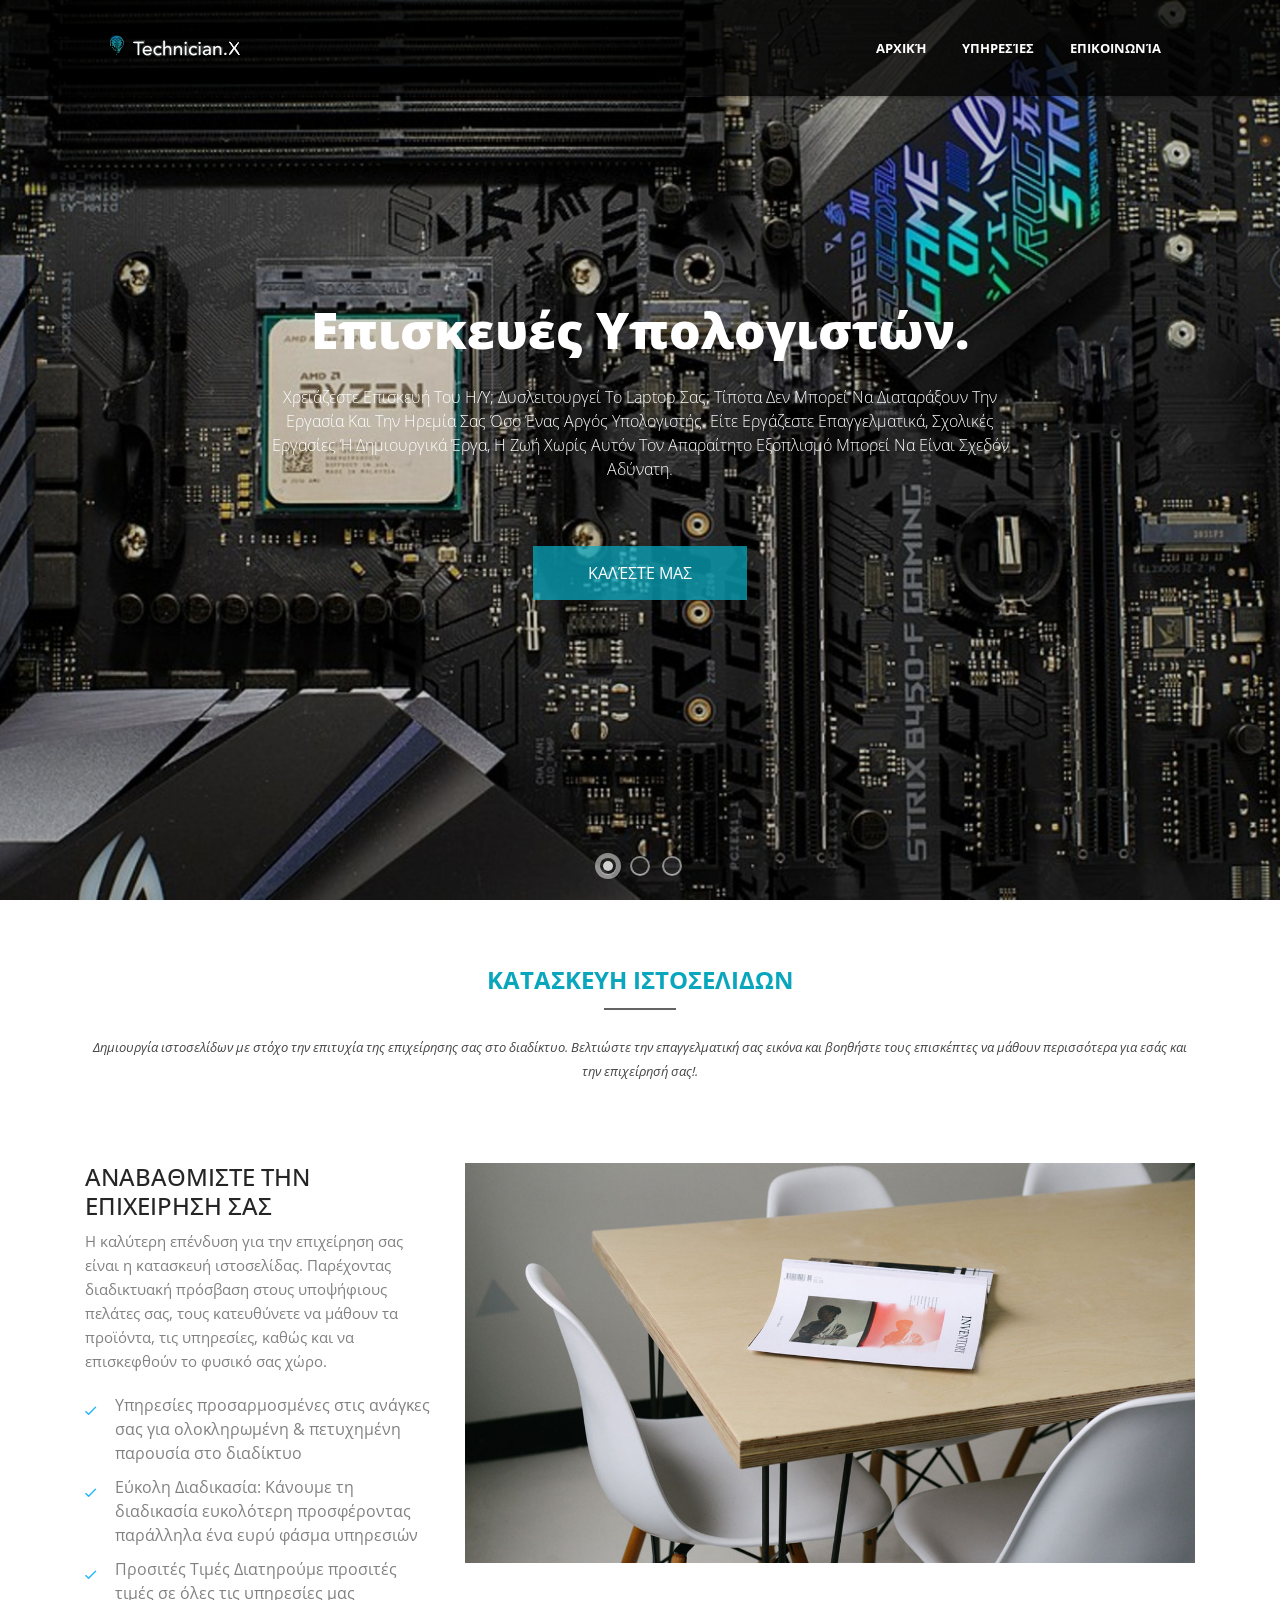
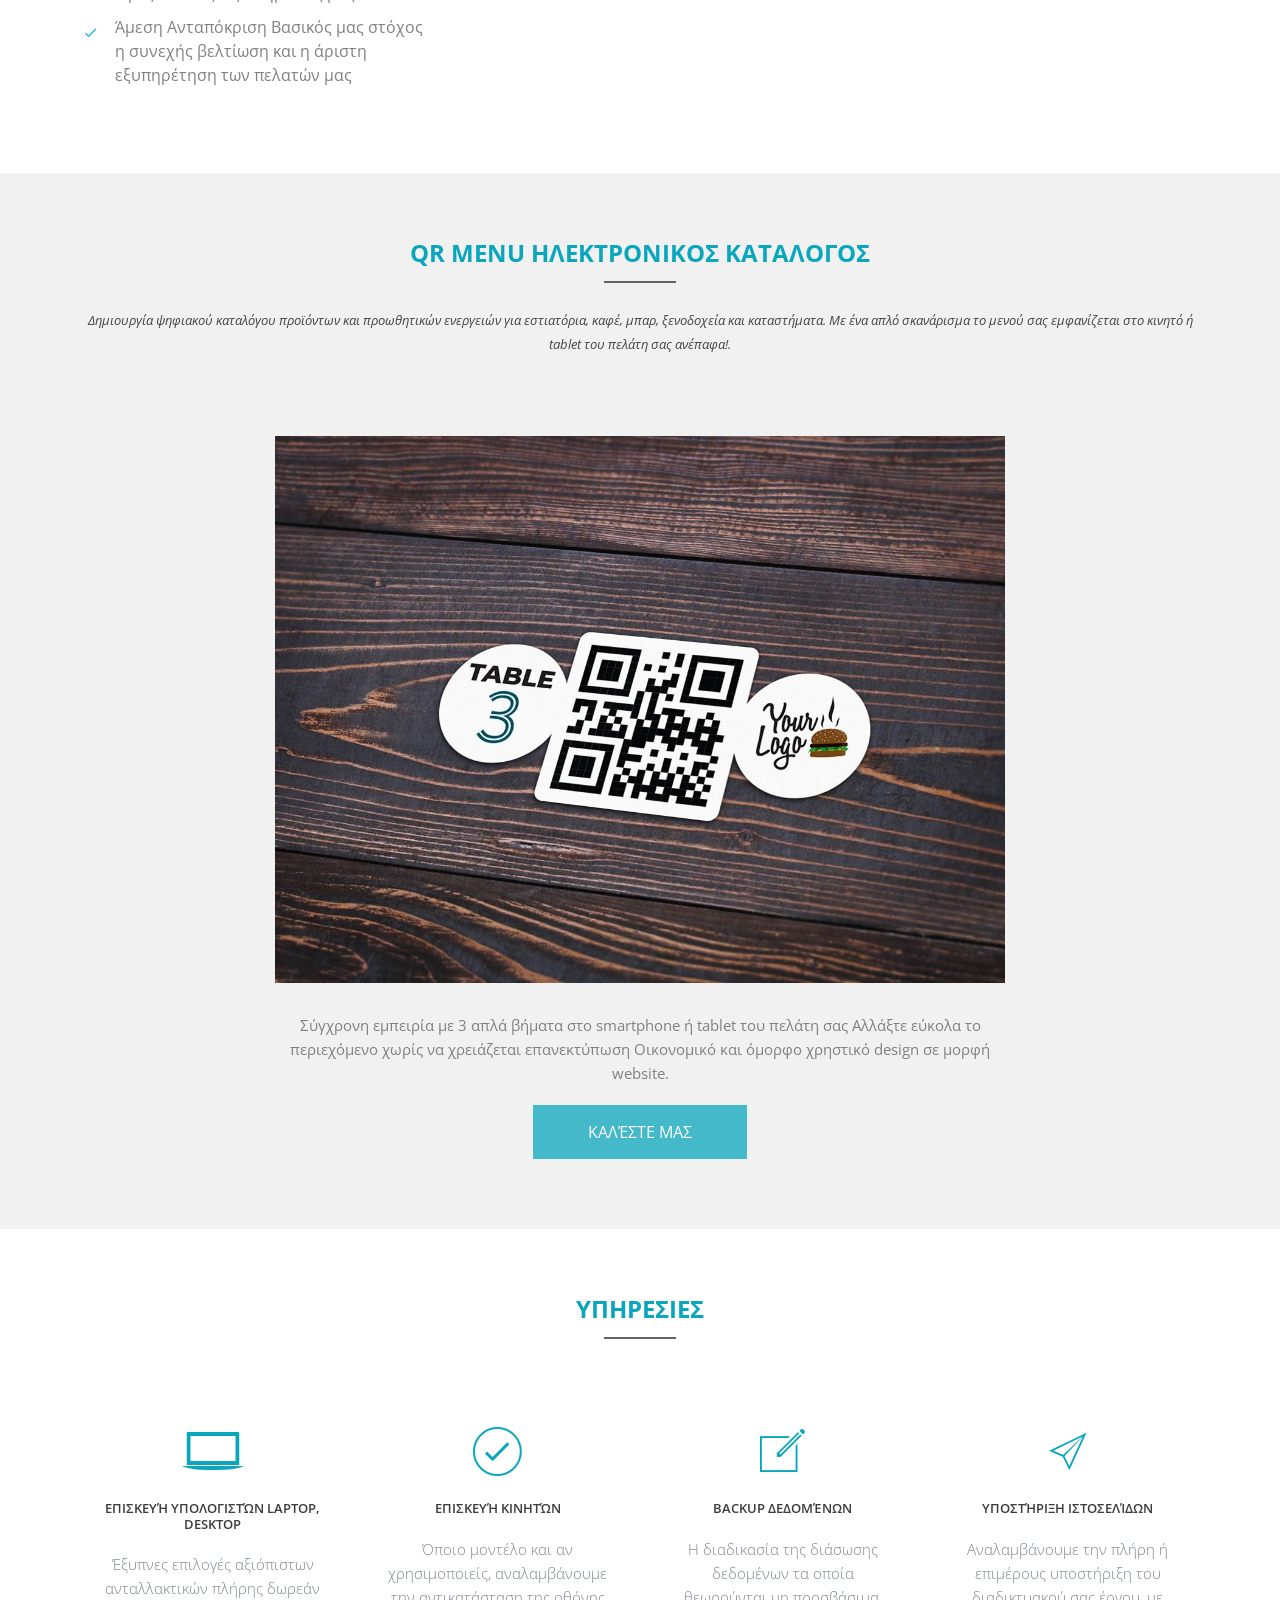
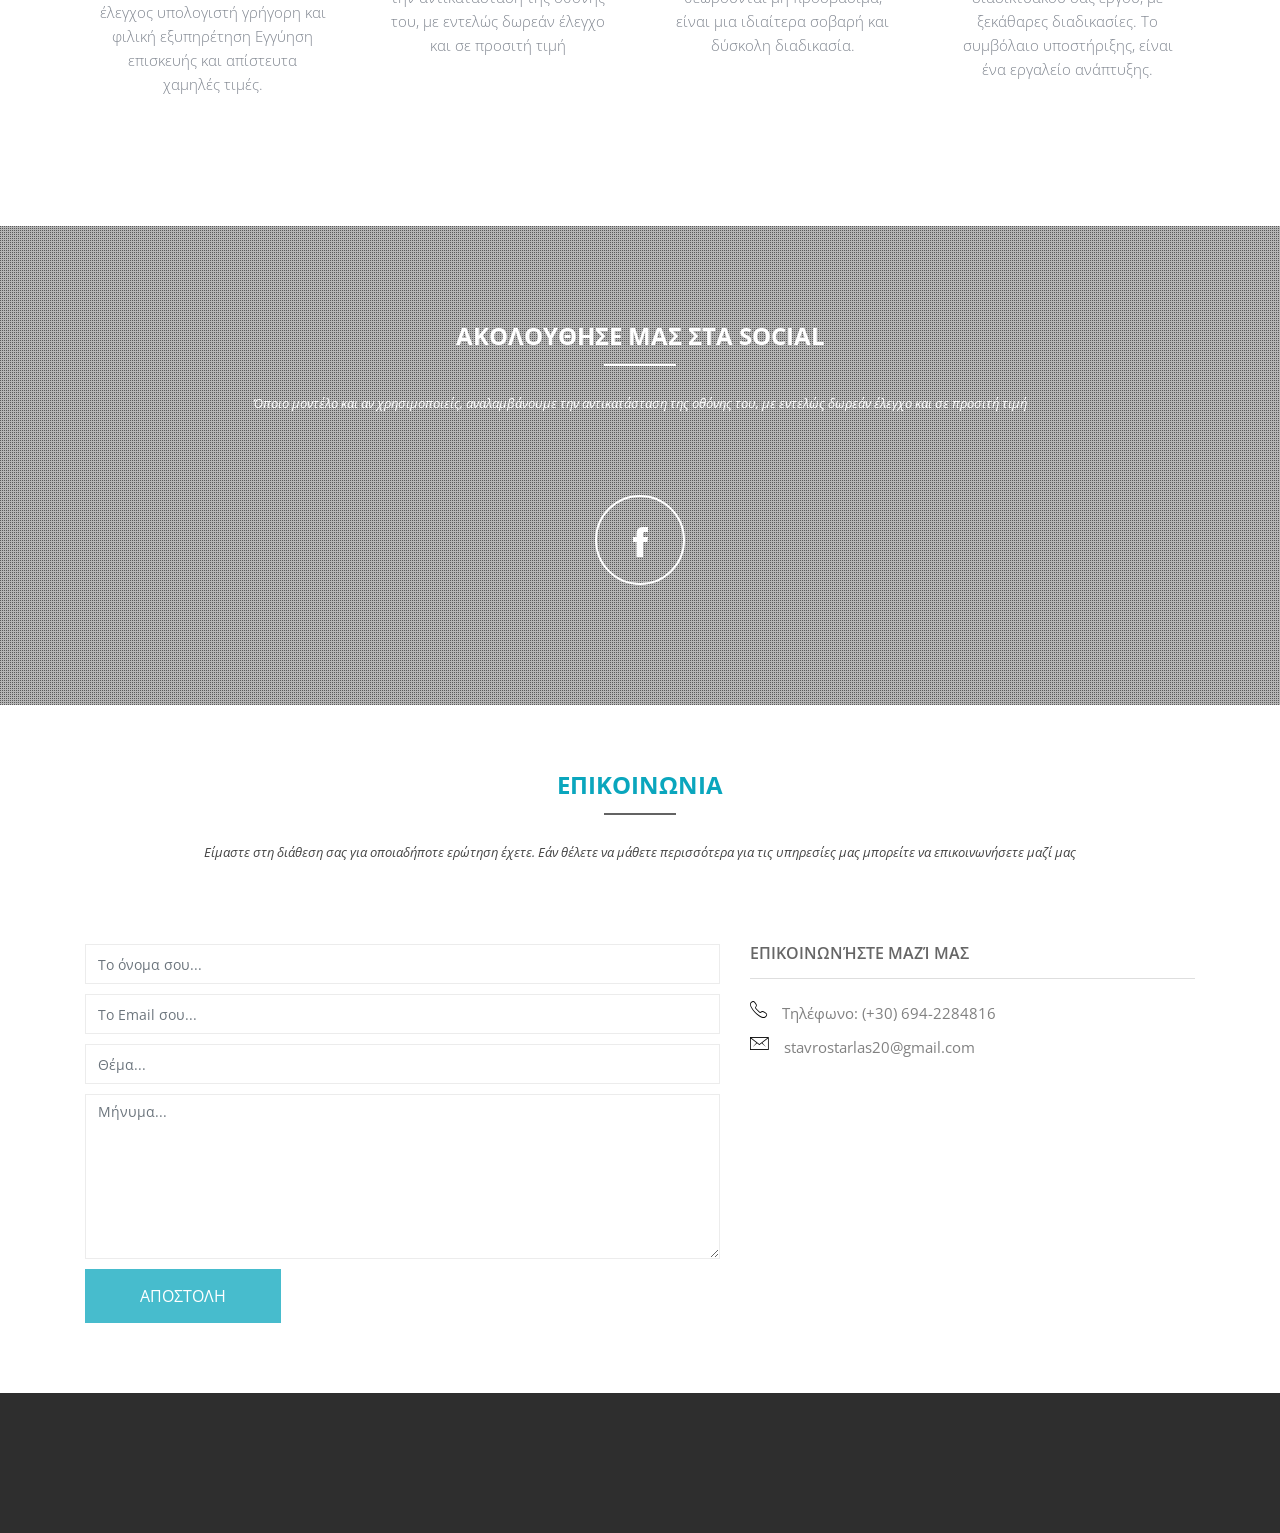
==== index.html @ 8f3e629b "Update index.html" ====
<!DOCTYPE html>

<!--
 // WEBSITE: https://themefisher.com
 // TWITTER: https://twitter.com/themefisher
 // FACEBOOK: https://www.facebook.com/themefisher
 // GITHUB: https://github.com/themefisher/
-->

<!--[if lt IE 7]>      <html lang="en" class="no-js lt-ie9 lt-ie8 lt-ie7"> <![endif]-->
<!--[if IE 7]>         <html lang="en" class="no-js lt-ie9 lt-ie8"> <![endif]-->
<!--[if IE 8]>         <html lang="en" class="no-js lt-ie9"> <![endif]-->
<!--[if gt IE 8]><!-->
<html lang="en" class="no-js">
<!--<![endif]-->

<head>
	<!-- meta character set -->
	<meta charset="utf-8">
	<!-- Always force latest IE rendering engine or request Chrome Frame -->
	<meta http-equiv="X-UA-Compatible" content="IE=edge,chrome=1">
	<title>Technician.X</title>
	<!-- Meta Description -->
	<meta name="description" content="Blue One Page Creative HTML5 Template">
	<meta name="keywords" content="one page, single page, onepage, responsive, parallax, creative, business, html5, css3, css3 animation">
	<meta name="author" content="Themefisher">

	<!-- Mobile Specific Meta -->
	<meta name="viewport" content="width=device-width, initial-scale=1">
  
  <!-- theme meta -->
  <meta name="theme-name" content="blue-pro" />

	<!-- CSS
		================================================== -->

	<link rel="stylesheet" href="http://fonts.googleapis.com/css?family=Open+Sans:400,300,700">

	<!-- Fontawesome Icon font -->
	<link rel="stylesheet" href="plugins/font-awesome.min.css">
	<!-- Ion Icons Font -->
	<link rel="stylesheet" href="plugins/ionicons.min.css">
	<!-- bootstrap.min -->
	<link rel="stylesheet" href="plugins/jquery.fancybox.css">
	<!-- bootstrap.min -->
	<link rel="stylesheet" href="plugins/bootstrap/bootstrap.min.css">
	<!-- bootstrap.min -->
	<link rel="stylesheet" href="plugins/owl.carousel.css">
	<!-- bootstrap.min -->
	<link rel="stylesheet" href="plugins/slit-slider.css">
	<!-- bootstrap.min -->
	<link rel="stylesheet" href="plugins/animate.css">
	<!-- Main Stylesheet -->
	<link rel="stylesheet" href="css/style.css">

	<!-- Modernizer Script for old Browsers -->
	<script src="plugins/modernizr-2.6.2.min.js"></script>

</head>

<body id="body">

	<!-- preloader -->
	<!-- <div id="preloader">
				<div class="loder-box">
					<div class="battery"></div>
				</div>
		</div> -->
	<!-- end preloader -->

<!--
        Fixed Navigation
        ==================================== -->
<header id="navigation" class="fixed-top animated-header">
  <div class="container">
    <nav class="navbar navbar-expand-lg navbar-dark">
      <a class="navbar-brand" href="#body">
        <img class="img-fluid" src="images/logo.png" alt="">
      </a>
      <button class="navbar-toggler" type="button" data-toggle="collapse" data-target="#navbarSupportedContent"
        aria-controls="navbarSupportedContent" aria-expanded="false" aria-label="Toggle navigation">
        <span class="navbar-toggler-icon"></span>
      </button>

      <div class="collapse navbar-collapse" id="navbarSupportedContent">
        <ul class="navbar-nav ml-auto text-center" id="nav">
          <li class="nav-item active">
            <a class="nav-link" href="#body">Αρχική</a>
          </li>
          <li class="nav-item">
            <a class="nav-link" href="#service">Υπηρεσίες</a>
          </li>
         <!-- <li class="nav-item">
            <a class="nav-link" href="#price">Price</a>
          </li> -->
          <li class="nav-item">
            <a class="nav-link" href="#contact">Επικοινωνία</a>
          </li>
          </li>
        </ul>
      </div>
    </nav>
  </div>
</header>
<!--
              End Fixed Navigation
              ==================================== -->

<main class="site-content" role="main">

	<!--
        Home Slider
        ==================================== -->

	<section id="home-slider">
		<div id="slider" class="sl-slider-wrapper">

			<div class="sl-slider">

				<div class="sl-slide" data-orientation="horizontal" data-slice1-rotation="-25" data-slice2-rotation="-25"
				 data-slice1-scale="2" data-slice2-scale="2">
					<div class="mask-overly"></div>
					<div class="bg-img slider-1">
						<div class="slide-caption">
							<div class="caption-content">
								<h2 class="animated fadeInDown">
									Επισκευές Υπολογιστών.
								</h2>
								<p class="animated fadeInDown">Χρειάζεστε επισκευή του Η/Υ; Δυσλειτουργεί το laptop σας; Τίποτα δεν μπορεί να διαταράξουν την εργασία και την ηρεμία σας όσο ένας αργός υπολογιστής.  Είτε εργάζεστε επαγγελματικά, σχολικές εργασίες ή δημιουργικά έργα, η ζωή χωρίς αυτόν τον απαραίτητο εξοπλισμό μπορεί να είναι σχεδόν αδύνατη.</p>
								<a href="#" class="btn btn-blue btn-effect">Καλέστε Μας</a>
							</div>
						</div>
					</div>

				</div>

				<div class="sl-slide" data-orientation="vertical" data-slice1-rotation="10" data-slice2-rotation="-15"
				 data-slice1-scale="1.5" data-slice2-scale="1.5">
					<div class="mask-overly"></div>
					<div class="bg-img slider-2"></div>
					<div class="slide-caption">
						<div class="caption-content">
							<h2 class="animated fadeInDown">Επισκευές Κινητών</h2>
							<p class="animated fadeInDown">Η αλλαγή οθόνης στο κινητό σας μπορεί να είναι απαραίτητη για διάφορους λόγους, και είναι σημαντικό να εμπιστευτείτε τους ειδικούς μας για να αναλάβουν την επισκευή. 

							 Αν η οθόνη του κινητού σας έχει σπάσει ή έχει υποστεί ζημιά λόγω πτώσης, είναι απαραίτητο να γίνει αλλαγή για να επαναφέρετε την λειτουργικότητα και την εμφάνιση της συσκευής..</p>
							<a href="#" class="btn btn-blue btn-effect">Καλέστε Μας</a>
						</div>
					</div>

				</div>

				<div class="sl-slide" data-orientation="horizontal" data-slice1-rotation="3" data-slice2-rotation="3"
				 data-slice1-scale="2" data-slice2-scale="1">
					<div class="mask-overly"></div>
					<div class="bg-img slider-3"></div>
					<div class="slide-caption">
						<div class="caption-content">
							<h2 class="animated fadeInDown">Αλλαγή Οθόνης Laptop</h2>
							<p class="animated fadeInDown">
								Είμαστε εδω για να σας υποστηρίξουμε στην ατυχή περίπτωση που το laptop σας πέσει και σπάσει ή ραγίσει η οθόνη του ή παρουσιάσει άλλη δυσλειτουργία.
								 Με χρόνια εμπειρίας στο χώρο των επισκευών laptop, είμαστε το εξειδικευμένο εργαστήριο στο οποίο μπορείτε να στηριχτείτε για αξιόπιστη και ποιοτική επισκευή οθόνης laptop
							</p>
							<a href="#" class="btn btn-blue btn-effect">Καλέστε Μας</a>
						</div>
					</div>

				</div>

			</div><!-- /sl-slider -->

			<nav id="nav-arrows" class="nav-arrows hidden-xs hidden-sm visible-md visible-lg">
				<a href="javascript:;" class="sl-prev">
					<i class="fa fa-angle-left fa-3x"></i>
				</a>
				<a href="javascript:;" class="sl-next">
					<i class="fa fa-angle-right fa-3x"></i>
				</a>
			</nav>


			<nav id="nav-dots" class="nav-dots visible-xs visible-sm hidden-md hidden-lg">
				<span class="nav-dot-current"></span>
				<span></span>
				<span></span>
			</nav>

		</div><!-- /slider-wrapper -->
	</section>

	<!--
        End Home SliderEnd
        ==================================== -->


	<section id="feature">
		<div class="container">
			<div class="row">
				<div class="col-lg-12">
					<div class="section-title text-center">
						<h2>ΚΑΤΑΣΚΕΥΗ ΙΣΤΟΣΕΛΙΔΩΝ</h2>
						<p>Δημιουργία ιστοσελίδων με στόχο την επιτυχία της επιχείρησης σας στο διαδίκτυο.
							 Βελτιώστε την επαγγελματική σας εικόνα και βοηθήστε τους επισκέπτες να μάθουν περισσότερα για εσάς και την επιχείρησή σας!.</p>
					</div>
				</div>
				<div class="col-md-4">
					<h4>ΑΝΑΒΑΘΜΙΣΤΕ
						ΤΗΝ ΕΠΙΧΕΙΡΗΣΗ ΣΑΣ</h4>
					<p>Η καλύτερη επένδυση για την επιχείρηση σας είναι η κατασκευή ιστοσελίδας. 
						Παρέχοντας διαδικτυακή πρόσβαση στους υποψήφιους πελάτες σας, τους κατευθύνετε να μάθουν τα προϊόντα, τις υπηρεσίες, καθώς και να επισκεφθούν το φυσικό σας χώρο.</p>
					<ul class="list-nav">
						<li><i class="ion-ios-checkmark-empty"></i>
						Υπηρεσίες προσαρμοσμένες στις ανάγκες σας για ολοκληρωμένη & πετυχημένη παρουσία στο διαδίκτυο</li>
						<li><i class="ion-ios-checkmark-empty"></i>Εύκολη Διαδικασία:
							Κάνουμε τη διαδικασία ευκολότερη προσφέροντας παράλληλα ένα ευρύ φάσμα υπηρεσιών</li>
						<li><i class="ion-ios-checkmark-empty"></i>Προσιτές Τιμές Διατηρούμε προσιτές τιμές σε όλες τις υπηρεσίες μας</li>
						<li><i class="ion-ios-checkmark-empty"></i>Άμεση Ανταπόκριση Βασικός μας στόχος η συνεχής βελτίωση και η άριστη εξυπηρέτηση των πελατών μας</li>
						
					</ul>
				</div>
				<div class="col-md-8">
					<img class="img-fluid" src="images/features.jpg" alt="">
				</div>
			</div>
		</div>
	</section>


	<section id="prototype">
		<div class="container">
			<div class="row">
				<div class="col-lg-12">
					<div class="section-title text-center">
						<h2>QR MENU ΗΛΕΚΤΡΟΝΙΚΟΣ ΚΑΤΑΛΟΓΟΣ
							</h2>
						<p>Δημιουργία ψηφιακού καταλόγου προϊόντων και προωθητικών ενεργειών για εστιατόρια, καφέ, μπαρ, ξενοδοχεία και καταστήματα.
							 Με ένα απλό σκανάρισμα το μενού σας εμφανίζεται στο κινητό ή tablet του πελάτη σας ανέπαφα!.</p>
					</div>
				</div>
				<div class="col-md-8 mx-auto text-center">
					<div class="block">
						<img src="images/prototype.jpg" alt="" class="">
						<p>Σύγχρονη εμπειρία με 3 απλά βήματα στο smartphone ή tablet του πελάτη σας
							Αλλάξτε εύκολα το περιεχόμενο χωρίς να χρειάζεται επανεκτύπωση
							Οικονομικό και όμορφο χρηστικό design σε μορφή website.</p>
						<a href="#" class="btn btn-blue btn-effect">Καλέστε Μας</a>

					</div>
				</div>
			</div>
		</div>
	</section>



	<!-- Service section -->
	<section id="service">
		<div class="container">
			<div class="row">
				<div class="col-lg-12">
					<div class="section-title text-center">
						<h2>Υπηρεσιες</h2>
					
					</div>
				</div>

				<div class="col-md-3 col-sm-6 col-xs-12 text-center">
					<div class="service-item">
						<div class="service-icon">
							<i class="ion-laptop"></i>
						</div>
						<h3>Επισκευή Υπολογιστών Laptop, Desktop</h3>
						<p>Έξυπνες επιλογές αξιόπιστων ανταλλακτικών πλήρης δωρεάν έλεγχος υπολογιστή γρήγορη και φιλική εξυπηρέτηση Εγγύηση επισκευής και απίστευτα χαμηλές τιμές. </p>
					</div>
				</div>

				<div class="col-md-3 col-sm-6 col-xs-12 text-center" data-wow-delay="0.3s">
					<div class="service-item">
						<div class="service-icon">
							<i class="ion-ios-checkmark-outline"></i>
						</div>
						<h3>Επισκευή κινητών</h3>
						<p> Όποιο μοντέλο και αν χρησιμοποιείς, αναλαμβάνουμε την αντικατάσταση της οθόνης του, με εντελώς δωρεάν έλεγχο και σε προσιτή τιμή </p>
					</div>
				</div>

				<div class="col-md-3 col-sm-6 col-xs-12 text-center ">
					<div class="service-item">
						<div class="service-icon">
							<i class="ion-ios-compose-outline"></i>
						</div>
						<h3>Backup Δεδομένων</h3>
						<p>Η διαδικασία της διάσωσης δεδομένων τα οποία θεωρούνται μη προσβάσιμα, είναι μια ιδιαίτερα σοβαρή και δύσκολη διαδικασία. </p>
					</div>
				</div>

				<div class="col-md-3 col-sm-6 col-xs-12 text-center" data-wow-delay="0.9s">
					<div class="service-item">
						<div class="service-icon">
							<i class="ion-ios-paperplane-outline"></i>
						</div>
						<h3>Υποστήριξη Ιστοσελίδων</h3>
						<p>Αναλαμβάνουμε την πλήρη ή επιμέρους υποστήριξη του διαδικτυακού σας έργου, με ξεκάθαρες διαδικασίες.
							Το συμβόλαιο υποστήριξης, είναι ένα εργαλείο ανάπτυξης. </p>
					</div>
				
		</div>
	</section>
	<!-- end Service section -->

	<!--<section class="video-bg">
		<div class="overlay"></div>
		<div class="container">
			<div class="row">
				<div class="mx-auto col-md-8">
					<div class="section-title text-center white">
						<h2>FEATURED PROJECTS</h2>
						<p>Lorem ipsum dolor sit amet, consectetur adipiscing elit, sed do eiusmod tempor incididunt ut labore et dolore
							magna aliqua.</p>
					</div>
					<div class="modal-section text-center">
						<a href="#" data-toggle="modal" data-target="#video-modal" class="video-popup-button">
							<i class="ion-play"></i>
						</a>
						<div class="modal fade" id="video-modal" tabindex="-1" role="dialog">
							<div class="modal-dialog modal-lg" role="document">
								<div class="modal-content">
									<div class="modal-header">
										<button type="button" class="close" data-dismiss="modal" aria-label="Close"><span aria-hidden="true">&times;</span></button>
									</div>
									<div class="modal-body">
										<div class="embed-responsive embed-responsive-16by9">
											<iframe class="embed-responsive-item" src="https://www.youtube.com/embed/u7mhxWKZovc"></iframe>
										</div>
									</div>
								</div>
							</div>
						</div>
					</div>
					<p>Curabitur nec scelerisque nulla, non pharetra sapien. Praesent ac odio dolor. Pellentesque commodo erat justo,
						ac facilisis arcu fringilla finibus.</p>
				</div>
			</div>
		</div>
	</section> -->

	<!-- portfolio section 
	<section id="portfolio">
		<div class="container">
			<div class="row">
				<div class="col-lg-12">
					<div class="section-title text-center">
						<h2>FEATURED PROJECTS</h2>
						<p>Lorem ipsum dolor sit amet, consectetur adipiscing elit, sed do eiusmod tempor incididunt ut labore et dolore
							magna aliqua.</p>
					</div>
					<!--<ul class="portfolio-filter text-center">
						<li><a href="#" data-filter="*" class="active">All</a></li>
						<li><a href="#" data-filter=".photoshop">Photoshop</a></li>
						<li><a href="#" data-filter=".responsive">Responsive</a></li>
						<li><a href="#" data-filter=".wordpress">WordPress</a></li>
						<li><a href="#" data-filter=".illustrator">Illustrator</a></li>
					</ul> 
				</div>
			</div>
			<div class="row project-wrapper">
				<div class="col-sm-6 col-md-4 photoshop">
					<div class="portfolio-item">
						<img src="images/portfolio/item-1.jpg" class="img-fluid w-100" alt="Lorem ipsum dolor sit amet, consectetur adipiscing elit, sed do eiusmod tempor incididunt ut labore et dolore magna aliqua. Ut enim ad minim veniam, quis nostrud exercitation ullamco laboris nisi ut aliquip ex ea commodo consequat">
						<figcaption class="mask">
							<h3>Wall street</h3>
							<p>Responsive</p>
						</figcaption>
						<ul class="external">
							<li><a class="fancybox" title="Araund The world" data-fancybox-group="works" href="images/portfolio/item-1.jpg"><i
							class="ion-ios-search"></i></a></li>
							<li><a href=""><i class="ion-link"></i></a></li>
						</ul>
					</div>
				</div>

				<div class="col-sm-6 col-md-4 responsive">
					<div class="portfolio-item">
						<img src="images/portfolio/item-2.jpg" class="img-fluid w-100" alt="Lorem Ipsum is simply dummy text of the printing and typesetting ndustry. ">
						<figcaption class="mask">
							<h3>Wall street</h3>
							<p>Responsive</p>
						</figcaption>
						<ul class="external">
							<li><a class="fancybox" title="Wall street" href="images/portfolio/item-2.jpg" data-fancybox-group="works"><i class="ion-ios-search"></i></a></li>
							<li><a href=""><i class="ion-link"></i></a></li>
						</ul>
					</div>
				</div>

				<div class="col-sm-6 col-md-4 wordpress">
					<div class="portfolio-item">
						<img src="images/portfolio/item-3.jpg" class="img-fluid w-100" alt="Lorem Ipsum is simply dummy text of the printing and typesetting ndustry. ">
						<figcaption class="mask">
							<h3>Wall street</h3>
							<p>Responsive</p>
						</figcaption>
						<ul class="external">
							<li><a class="fancybox" title="Behind The world" data-fancybox-group="works" href="images/portfolio/item-3.jpg"><i
									 class="ion-ios-search"></i></a></li>
							<li><a href=""><i class="ion-link"></i></a></li>
						</ul>
					</div>
				</div>

				<div class="col-sm-6 col-md-4 illustrator">
					<div class="portfolio-item">
						<img src="images/portfolio/item-4.jpg" class="img-fluid w-100" alt="Lorem Ipsum is simply dummy text of the printing and typesetting ndustry.">
						<figcaption class="mask">
							<h3>Wall street</h3>
							<p>Responsive</p>
						</figcaption>
						<ul class="external">
							<li><a class="fancybox" title="Wall street 4" data-fancybox-group="works" href="images/portfolio/item-4.jpg"><i
									 class="ion-ios-search"></i></a></li>
							<li><a href=""><i class="ion-link"></i></a></li>
						</ul>
					</div>
				</div>

				<div class="col-sm-6 col-md-4 photoshop">
					<div class="portfolio-item">
						<img src="images/portfolio/item-5.jpg" class="img-fluid w-100" alt="Lorem Ipsum is simply dummy text of the printing and typesetting ndustry. ">
						<figcaption class="mask">
							<h3>Wall street</h3>
							<p>Responsive</p>
						</figcaption>
						<ul class="external">
							<li><a class="fancybox" title="Wall street 5" data-fancybox-group="works" href="images/portfolio/item-5.jpg"><i
									 class="ion-ios-search"></i></a></li>
							<li><a href=""><i class="ion-link"></i></a></li>
						</ul>
					</div>
				</div>

				<div class="col-sm-6 col-md-4 illustrator">
					<div class="portfolio-item">
						<img src="images/portfolio/item-6.jpg" class="img-fluid w-100" alt="Lorem Ipsum is simply dummy text of the printing and typesetting ndustry. ">
						<figcaption class="mask">
							<h3>Wall street</h3>
							<p>Responsive</p>
						</figcaption>
						<ul class="external">
							<li><a class="fancybox" title="Wall street 6" data-fancybox-group="works" href="images/portfolio/item-6.jpg"><i
									 class="ion-ios-search"></i></a></li>
							<li><a href=""><i class="ion-link"></i></a></li>
						</ul>
					</div>
				</div>
			</div>
		</div>
	</section>-->
	<!-- end portfolio section -->

	<!-- Testimonial section 
	<section id="testimonials" class="parallax">
		<div class="container">
			<div class="row">

				<div class="col-lg-12">
					<div class="section-title text-center white ">
						<h2>What people say</h2>
					</div>
				</div>
				<div class="col-lg-12">
					<div id="testimonial" class="">
						<div class="testimonial-item text-center">
							<img class="img-fluid" src="images/member-1.jpg" alt="Our Clients">
							<div class="clearfix">
								<span>Katty Flower</span>
								<p>Lorem ipsum dolor sit amet, consectetur adipiscing elit, sed do eiusmod tempor incididunt ut labore et
									dolore magna aliqua. Ut enim ad minim veniam, quis nostrud exercitation ullamco laboris nisi ut aliquip ex ea
									commodo consequat. Duis aute irure dolor in reprehenderit in voluptate velit esse cillum dolore eu fugiat
									nulla pariatur.</p>
							</div>
						</div>
						<div class="testimonial-item text-center">
							<img class="img-fluid" src="images/member-1.jpg" alt="Our Clients">
							<div class="clearfix">
								<span>Katty Flower</span>
								<p>Lorem ipsum dolor sit amet, consectetur adipiscing elit, sed do eiusmod tempor incididunt ut labore et
									dolore magna aliqua. Ut enim ad minim veniam, quis nostrud exercitation ullamco laboris nisi ut aliquip ex ea
									commodo consequat. Duis aute irure dolor in reprehenderit in voluptate velit esse cillum dolore eu fugiat
									nulla pariatur.</p>
							</div>
						</div>
						<div class="testimonial-item text-center">
							<img class="img-fluid" src="images/member-1.jpg" alt="Our Clients">
							<div class="clearfix">
								<span>Katty Flower</span>
								<p>Lorem ipsum dolor sit amet, consectetur adipiscing elit, sed do eiusmod tempor incididunt ut labore et
									dolore magna aliqua. Ut enim ad minim veniam, quis nostrud exercitation ullamco laboris nisi ut aliquip ex ea
									commodo consequat. Duis aute irure dolor in reprehenderit in voluptate velit esse cillum dolore eu fugiat
									nulla pariatur.</p>
							</div>
						</div>
					</div>
				</div>
			</div>
		</div>
	</section>
	 end Testimonial section --> 



	<!-- Social section -->
	<section id="social" class="parallax">
		<div class="overlay">
			<div class="container">
				<div class="row">

					<div class="col-lg-12">
						<div class="section-title white text-center white ">
							<h2>Ακολουθησε μας στα Social</h2>
							<p>Όποιο μοντέλο και αν χρησιμοποιείς, αναλαμβάνουμε την αντικατάσταση της οθόνης του,
								με εντελώς δωρεάν έλεγχο και σε προσιτή τιμή </p>
						</div>
					</div>

					<div class="col-lg-12">
						<ul class="social-button">
							<li class="wow animated zoomIn"><a href="http://www.fb.com//stavros.tarlas.5"><i class="ion-social-facebook"></i></a></li>
						<!-- 	<li class="wow animated zoomIn" data-wow-delay="0.3s"><a href="#"><i class="ion-social-twitter"></i></a></li>
							<li class="wow animated zoomIn" data-wow-delay="0.6s"><a href="#"><i class="ion-social-dribbble"></i></a></li>
							<li class="wow animated zoomIn" data-wow-delay="0.9s"><a href="#"><i class="ion-social-linkedin"></i></a></li> -->
						</ul>
					</div>

				</div>
			</div>
		</div>
	</section>
	<!-- end Social section -->

	<!-- Contact section -->
	<section id="contact">
		<div class="container">
			<div class="row">

				<div class="col-lg-12">
					<div class="section-title text-center">
						<h2>Επικοινωνια</h2>
						<p>Είμαστε στη διάθεση σας για οποιαδήποτε ερώτηση έχετε. Εάν θέλετε να μάθετε περισσότερα για τις υπηρεσίες μας μπορείτε να επικοινωνήσετε μαζί μας</p>
					</div>
				</div>

				<div class="col-md-7 contact-form">
					<form id="contact-form" action="#" method="post">
						<div class="input-field">
							<input type="text" name="name" class="form-control" placeholder="Το όνομα σου...">
						</div>
						<div class="input-field">
							<input type="email" name="email" class="form-control" placeholder="Το Email σου...">
						</div>
						<div class="input-field">
							<input type="text" name="subject" class="form-control" placeholder="Θέμα...">
						</div>
						<div class="input-field">
							<textarea name="message" class="form-control" placeholder="Μήνυμα..."></textarea>
						</div>
						<div id="mail-success" class="success-ms">
							Thank you. The Mailman is on His Way :)
						</div>
						<div id="mail-fail" class="error-ms">
							Sorry, don't know what happened. Try later :(
						</div>
						<button type="submit" id="submit" class="btn btn-blue btn-effect">αποστολη</button>
					</form>

				</div>
				<div class="col-md-5">
					<address class="contact-details">
						<h3>Επικοινωνήστε Μαζί μας </h3>
						
						<p><i class="ion-ios-telephone-outline"></i>Τηλέφωνο: (+30) 694-2284816 </p>
						<p><i class="ion-ios-email-outline"></i>stavrostarlas20@gmail.com</p>
					</address>
				</div>

			</div>
		</div>
	</section>
	<!-- end Contact section -->

	
</main>

<footer id="footer">
  <div class="container">
    <div class="row">
      <!-- <div class="col-md-4">
        <h4>
          <a href="">
            <img class="img-responsive" src="images/logo.png" alt="">
          </a>
        </h4>
        <p>Lorem ipsum dolor sit amet, consectetur adipisicing elit. Molestias ullam numquam repudiandae repellat ex autem
          voluptas vel esse quo excepturi!</p>
        <p>Lorem ipsum dolor sit amet, consectetur adipisicing elit. Rem, repellendus.</p>
      </div> -->
    <!--  <div class="col-md-4">
        <h4>Company</h4>
        <ul>
          <li><a href="#">About Us</a></li>
          <li><a href="#">Press</a></li>
          <li><a href="#">Jobs</a></li>
          <li><a href="#">Terms And Condition</a></li>
        </ul>
      </div>
      <div class="col-md-4">
        <h4>newsletter signup</h4>
        <p>You will be among the first to know about hot new software and great deals on stuff to enhance and promote</p>
        <form action="#" method="post" class="subscribe-form wow animated fadeInUp">
          <div class="input-field">
            <input type="email" class="subscribe form-control" placeholder="Enter Your Email...">
            <button type="submit" class="submit-icon">
              <i class="fa fa-paper-plane fa-lg"></i>
            </button>-->
          </div>
        </form>
      </div>
    </div>
  </div>
</footer>
<!--<section id="footer-bottom">
  <div class="container">
    <div class="row">
      <div class="col-md-6">
        <p class="text-center text-lg-left">
          COPYRIGHT © 2016 , BLUE PRO | DIGITAL AGENCY
        </p>
      </div>
      <div class="col-md-6 text-right">
        <p class="text-center text-lg-left">
          Design and Developed By <a href="#"></a>
        </p>
      </div>
    </div>-->
  </div>
</section>

<!-- Essential jQuery Plugins
		================================================== 
	<!-- Main jQuery -->
	<script src="plugins/jquery-1.11.1.min.js"></script>
	<!-- Twitter Bootstrap -->
	<script src="plugins/bootstrap/bootstrap.min.js"></script>
	<!-- Single Page Nav -->
	<script src="plugins/jquery.singlePageNav.min.js"></script>
	<!-- jquery.fancybox.pack -->
	<script src="plugins/jquery.fancybox.pack.js"></script>
	<!-- Owl Carousel -->
	<script src="plugins/owl.carousel.min.js"></script>
	<!-- jquery easing -->
	<script src="plugins/isotope.pkgd.min.js"></script>
	<script src="plugins/jquery.easing.min.js"></script>
	<!-- Fullscreen slider -->
	<script src="plugins/jquery.slitslider.js"></script>
	<script src="plugins/jquery.ba-cond.min.js"></script>
	<!-- onscroll animation -->
	<script src="plugins/wow.min.js"></script>
	<!-- Custom Functions -->
	<script src="plugins/jquery.form.min.js"></script>
	<script src="plugins/jquery.validate.min.js"></script>
	
	<script src="js/main.js"></script>
	<script>
		$(function () {
			$("#contact-form").validate({
				rules: {
					name: {
						required: true,
						minlength: 2
					},
					email: {
						required: true,
						email: true
					},
					subject: {
						required: true,
						minlength: 2
					},
					message: {
						required: true,
						minlength: 2
					}
				},
				messages: {
					name: {
						required: "come on, you have a name don't you?",
						minlength: "your name must consist of at least 2 characters"
					},
					email: {
						required: "no email, no support"
					},
					subject: {
						required: "you have a reason to contact, write it here",
						minlength: "thats all? really?"
					},
					message: {
						required: "um...yea, you have to write something to send this form.",
						minlength: "thats all? really?"
					}
				},
				submitHandler: function (form) {
					$(form).ajaxSubmit({
						type: "POST",
						data: $(form).serialize(),
						url: "mail.php",
						success: function () {
							console.log('done');
							$(".contact-form").fadeTo("slow", 1, function () {
								$(".contact-form").resetForm();
								$(".success-ms").slideDown("slow");
							});
						},
						error: function () {
							console.log('error');
							$(".contact-form").fadeTo("slow", 1, function () {
								$(".error-ms").slideDown("slow");
							});
						}
					});
				},
				errorPlacement: function (error, element) {
					element.after(error);
					error.hide().slideDown();
				}
			});
		});
	</script>
</body>

</html>
---- plugins/slit-slider.css ----
.sl-slide, .sl-slides-wrapper, .sl-slide-inner {
	position: absolute;
	width: 100%;
	height: 100%;
	top: 0;
	left: 0;
}

.sl-slider-wrapper {
	width: 100%;
	height: 600px;
	overflow: hidden;
	position: relative;
}



.bg-img {
	background-position: center center;
	background-repeat: no-repeat;
	background-size: cover;
	height: 100%;
	width: 100%;
}

/* Custom navigation arrows */

.nav-arrows span {
	position: absolute;
	z-index: 2000;
	top: 50%;
	width: 40px;
	height: 40px;
	border: 8px solid #ddd;
	border: 8px solid rgba(150,150,150,0.4);
	text-indent: -90000px;
	margin-top: -40px;
	cursor: pointer;
	
	-webkit-transform: rotate(45deg);
	-moz-transform: rotate(45deg);
	-o-transform: rotate(45deg);
	-ms-transform: rotate(45deg);
	transform: rotate(45deg);
}

.nav-arrows span:hover {
	border-color: rgba(150,150,150,0.9);
}

.nav-arrows span.nav-arrow-prev {
	left: 5%;
	border-right: none;
	border-top: none;
}

.nav-arrows span.nav-arrow-next {
	right: 5%;
	border-left: none;
	border-bottom: none;
}


/* Custom navigation dots */

.nav-dots {
	text-align: center;
	position: absolute;
	bottom: 2%;
	height: 30px;
	width: 100%;
	left: 0;
	z-index: 1000;
}

.nav-dots span {
	display: inline-block;
	position: relative;
	width: 16px;
	height: 16px;
	border-radius: 50%;
	margin: 3px;
	background: #ddd;
	background: rgba(150,150,150,0.4);
	cursor: pointer;
	box-shadow: 
		0 1px 1px rgba(255,255,255,0.4), 
		inset 0 1px 1px rgba(0,0,0,0.1);
}

.nav-dots span {
	background: rgba(150,150,150,0.1);
	margin: 6px;
	-webkit-transition: all 0.2s;
	-moz-transition: all 0.2s;
	-ms-transition: all 0.2s;
	-o-transition: all 0.2s;
	transition: all 0.2s;
	box-shadow: 
		0 1px 1px rgba(255,255,255,0.4), 
		inset 0 1px 1px rgba(0,0,0,0.1),
		0 0 0 2px rgba(255,255,255,0.5);
}

.nav-dots span.nav-dot-current,
.nav-dots span:hover {
	box-shadow: 
		0 1px 1px rgba(255,255,255,0.4), 
		inset 0 1px 1px rgba(0,0,0,0.1),
		0 0 0 5px rgba(255,255,255,0.5);
}

.nav-dots span.nav-dot-current:after {
	content: "";
	position: absolute;
	width: 10px;
	height: 10px;
	top: 3px;
	left: 3px;
	border-radius: 50%;
	background: rgba(255,255,255,0.8);
}



/* Animations for content elements */

.sl-trans-elems .caption-content h2 {
	-webkit-animation: moveUp 1s ease-in-out both;
	-moz-animation: moveUp 1s ease-in-out both;
	-o-animation: moveUp 1s ease-in-out both;
	-ms-animation: moveUp 1s ease-in-out both;
	animation: moveUp 1s ease-in-out both;
}
.sl-trans-elems .caption-content span,
.sl-trans-elems .caption-content a {
	-webkit-animation: fadeIn 0.5s linear 0.5s both;
	-moz-animation: fadeIn 0.5s linear 0.5s both;
	-o-animation: fadeIn 0.5s linear 0.5s both;
	-ms-animation: fadeIn 0.5s linear 0.5s both;
	animation: fadeIn 0.5s linear 0.5s both;
}

.sl-trans-back-elems .caption-content h2 {
	-webkit-animation: fadeOut 1s ease-in-out both;
	-moz-animation: fadeOut 1s ease-in-out both;
	-o-animation: fadeOut 1s ease-in-out both;
	-ms-animation: fadeOut 1s ease-in-out both;
	animation: fadeOut 1s ease-in-out both;
}
.sl-trans-back-elems .caption-content span,,
.sl-trans-back-elems .caption-content a {
	-webkit-animation: fadeOut 1s linear both;
	-moz-animation: fadeOut 1s linear both;
	-o-animation: fadeOut 1s linear both;
	-ms-animation: fadeOut 1s linear both;
	animation: fadeOut 1s linear both;
}

@-webkit-keyframes moveUp{
	0% {-webkit-transform: translateY(40px);}
	100% {-webkit-transform: translateY(0px);}
}
@-moz-keyframes moveUp{
	0% {-moz-transform: translateY(40px);}
	100% {-moz-transform: translateY(0px);}
}
@-o-keyframes moveUp{
	0% {-o-transform: translateY(40px);}
	100% {-o-transform: translateY(0px);}
}
@-ms-keyframes moveUp{
	0% {-ms-transform: translateY(40px);}
	100% {-ms-transform: translateY(0px);}
}
@keyframes moveUp{
	0% {transform: translateY(40px);}
	100% {transform: translateY(0px);}
}

@-webkit-keyframes fadeIn{
	0% {opacity: 0;}
	100% {opacity: 1;}
}
@-moz-keyframes fadeIn{
	0% {opacity: 0;}
	100% {opacity: 1;}
}
@-o-keyframes fadeIn{
	0% {opacity: 0;}
	100% {opacity: 1;}
}
@-ms-keyframes fadeIn{
	0% {opacity: 0;}
	100% {opacity: 1;}
}
@keyframes fadeIn{
	0% {opacity: 0;}
	100% {opacity: 1;}
}

@-webkit-keyframes fadeOut{
	0% {opacity: 1;}
	100% {opacity: 0;}
}
@-moz-keyframes fadeOut{
	0% {opacity: 1;}
	100% {opacity: 0;}
}
@-o-keyframes fadeOut{
	0% {opacity: 1;}
	100% {opacity: 0;}
}
@-ms-keyframes fadeOut{
	0% {opacity: 1;}
	100% {opacity: 0;}
}
@keyframes fadeOut{
	0% {opacity: 1;}
	100% {opacity: 0;}
}
---- css/style.css ----
/**
 * WEBSITE: https://themefisher.com
 * TWITTER: https://twitter.com/themefisher
 * FACEBOOK: https://www.facebook.com/themefisher
 * GITHUB: https://github.com/themefisher/
 */

/**
*
* ---------------------------------------------------------------------------
*
* Template : Blue - A One-Page HTML Portfolio/Business Template
* Author : Muhammad Morshd
* Author URI : http://morshed.im
*f
* --------------------------------------------------------------------------- 
*
*/
/* =================================== */
/*	Basic Style 
/* =================================== */
body {
  background-color: #fff;
  font-family: "Open Sans", sans-serif;
  line-height: 24px;
  font-size: 16px;
  color: #818181;
}

figure,
p,
address {
  margin: 0;
}

iframe {
  border: 0;
}

a {
  color: #0aa6bd;
  transition: all 0.3s ease-out 0s;
}

a,
a:hover,
a:focus,
.btn:focus {
  text-decoration: none;
  outline: none;
}

h1,
h2,
h3,
h4,
h5,
h6,
.h1,
.h2,
.h3,
.h4,
.h5,
.h6 {
  font-family: "Open Sans", sans-serif;
  color: #252525;
}

p {
  font-size: 15px;
}

main > section {
  padding: 70px 0;
}

.btn {
  border-radius: 0;
  border: 0;
  position: relative;
  text-transform: uppercase;
}

.btn-blue {
  background-color: rgba(10, 166, 189, 0.75);
  box-shadow: 0 -2px 0 rgba(0, 0, 0, 0.15) inset;
  padding: 15px 55px;
  color: #fff;
}

.btn-border {
  border: 2px solid #fff;
  color: #fff;
  padding: 12px 35px;
}

.bg-blue {
  background-color: #0aa6bd;
}

/* Sweep To Right */
.btn-effect {
  vertical-align: middle;
  box-shadow: 0 0 1px rgba(0, 0, 0, 0);
  position: relative;
  display: inline-block;
  transform: translateZ(0);
  -webkit-backface-visibility: hidden;
  backface-visibility: hidden;
  transition-property: color;
  transition-duration: 0.3s;
  -moz-osx-font-smoothing: grayscale;
}

.btn-effect:before {
  content: "";
  position: absolute;
  z-index: -1;
  top: 0;
  left: 0;
  right: 0;
  bottom: 0;
  background: #fff;
  transform: scaleX(0);
  transform-origin: 0 50%;
  transition-property: transform;
  transition-duration: 0.3s;
  transition-timing-function: ease-out;
}

.btn-effect:hover,
.btn-effect:focus,
.btn-effect:active {
  color: rgb(9, 157, 178);
}

.btn-effect:hover:before,
.btn-effect:focus:before,
.btn-effect:active:before {
  transform: scaleX(1);
}

.section-title {
  margin-bottom: 80px;
}

.section-title.white {
  color: #fff;
}

.section-title h2 {
  color: #0aa6bd;
  font-size: 24px;
  font-weight: 700;
  line-height: 20px;
  margin-bottom: 25px;
  padding-bottom: 20px;
  position: relative;
  text-transform: uppercase;
}

.section-title p {
  color: #444;
  font-style: italic;
  font-size: 13px;
}

.section-title.white p {
  color: #fff;
}

.section-title.white h2 {
  color: #fff;
}

.section-title h2:after {
  position: absolute;
  left: 50%;
  bottom: 0;
  height: 2px;
  width: 72px;
  margin-left: -36px;
  background: #636363;
  content: "";
}

.section-title.white h2:after {
  background: #fff;
}

.parallax {
  background-attachment: fixed;
  background-position: center top;
  background-repeat: no-repeat;
  background-size: cover;
}

/**
/*	Preloader
/* ==========================================*/
#preloader {
  background-color: #fff;
  position: fixed;
  width: 100%;
  height: 100%;
  z-index: 9999;
}

/*Battery*/
.loder-box {
  background-color: rgba(0, 0, 0, 0.02);
  border-radius: 1px;
  height: 100px;
  left: 50%;
  margin-left: -64px;
  margin-top: -50px;
  position: absolute;
  top: 50%;
  width: 128px;
}

.battery {
  width: 60px;
  height: 25px;
  top: 35%;
  border: 1px #2e2e2e solid;
  border-radius: 2px;
  position: relative;
  -webkit-animation: charge 5s linear infinite;
  animation: charge 5s linear infinite;
  margin: 0 auto;
}

.battery:after {
  background-color: #2e2e2e;
  border-radius: 0 1px 1px 0;
  content: "";
  height: 10px;
  position: absolute;
  right: -5px;
  top: 7px;
  width: 3px;
}

@-webkit-keyframes charge {
  0% {
    box-shadow: inset 0px 0px 0px #2e2e2e;
  }
  100% {
    box-shadow: inset 60px 0px 0px #2e2e2e;
  }
}
@keyframes charge {
  0% {
    box-shadow: inset 0px 0px 0px #2e2e2e;
  }
  100% {
    box-shadow: inset 60px 0px 0px #2e2e2e;
  }
}
/**
/*	Header
/* ==========================================*/
#navigation {
  transition: all 0.8s ease 0s;
  background-color: rgba(0, 0, 0, 0.77);
  box-shadow: 0 1px 4px rgba(0, 0, 0, 0.3);
  padding: 5px 0;
}

#navigation.animated-header {
  padding: 20px 0;
}

.nav-link {
  font-size: 13px;
  text-transform: uppercase;
  font-weight: bold;
}

.navbar-dark .navbar-nav .nav-link {
  color: #fff;
}
.navbar-dark .navbar-nav .nav-link:hover {
  color: #fff;
}

.nav-item {
  position: relative;
  margin: 0 10px;
}
.nav-item::before {
  content: "";
  position: absolute;
  width: 100%;
  height: 2px;
  bottom: 0;
  left: 0;
  background-color: #0aa6bd;
  visibility: hidden;
  transform: scaleX(0);
  transition: all 0.3s ease-in-out 0s;
}
.nav-item:hover::before {
  visibility: visible;
  transform: scaleX(1);
}

/*=================================================================
	Home Slider
==================================================================*/
#home-slider {
  position: relative;
  padding: 0;
}

.mask-overly {
  background: rgba(0, 0, 0, 0.2) none repeat scroll 0 0;
  bottom: 0;
  left: 0;
  position: absolute;
  right: 0;
  top: 0;
  z-index: 9;
}

.slider-1 {
  background-image: url(../images/slider/slider-1.jpg);
}

.slider-2 {
  background-image: url(../images/slider/slider-2.jpg);
}

.slider-3 {
  background-image: url(../images/slider/slider-3.jpg);
}

.sl-slider-wrapper {
  width: 100%;
  margin: 0 auto;
  position: relative;
  overflow: hidden;
}

.sl-slider {
  position: absolute;
  top: 0;
  left: 0;
}

/* Slide wrapper and slides */
.sl-slide,
.sl-slides-wrapper,
.sl-slide-inner {
  position: absolute;
  width: 100%;
  height: 100%;
  top: 0;
  left: 0;
}

.sl-slide {
  z-index: 1;
}

.slide-caption {
  color: #fff;
  display: table;
  height: 100%;
  left: 0;
  min-height: 100%;
  position: absolute;
  text-align: center;
  top: 0;
  width: 60%;
  z-index: 999999;
  left: 50%;
  transform: translateX(-50%);
}

.slide-caption .caption-content {
  vertical-align: middle;
  display: table-cell;
}

.caption-content h2 {
  color: #fff;
  font-size: 50px;
  font-weight: 900;
  margin-bottom: 25px;
}

.caption-content > p {
  display: block;
  font-size: 16px;
  margin-bottom: 45px;
  text-transform: capitalize;
  margin-bottom: 65px;
  font-weight: 200;
}

/*Slider Arrow Buttons*/
#nav-arrows > a {
  border: 1px solid #fff;
  color: #fff;
  display: block;
  height: 60px;
  line-height: 76px;
  position: absolute;
  text-align: center;
  top: 50%;
  width: 60px;
  z-index: 20;
  margin-top: -30px;
  transition: all 0.3s ease 0s;
}

#nav-arrows > a.sl-prev {
  transform: translateX(-50px);
  opacity: 0;
}

#slider:hover #nav-arrows > a.sl-prev {
  opacity: 1;
  transform: translateX(20px);
}

#nav-arrows > a.sl-next {
  right: 0;
  transform: translateX(50px);
  opacity: 0;
}

#slider:hover #nav-arrows > a.sl-next {
  opacity: 1;
  transform: translateX(-20px);
}

#nav-arrows > a.sl-next:hover,
#nav-arrows > a.sl-prev:hover {
  background-color: #0aa6bd;
  border-color: #0aa6bd;
  color: #fff;
}

/* The duplicate parts/slices */
.sl-content-slice {
  overflow: hidden;
  position: absolute;
  box-sizing: content-box;
  background: #fff;
  -webkit-backface-visibility: hidden;
  backface-visibility: hidden;
  opacity: 1;
}

/* Horizontal slice */
.sl-slide-horizontal .sl-content-slice {
  width: 100%;
  height: 50%;
  left: -200px;
  transform: translateY(0%) scale(1);
}

.sl-slide-horizontal .sl-content-slice:first-child {
  top: -200px;
  padding: 200px 200px 0px 200px;
}

.sl-slide-horizontal .sl-content-slice:nth-child(2) {
  top: 50%;
  padding: 0px 200px 200px 200px;
}

/* Vertical slice */
.sl-slide-vertical .sl-content-slice {
  width: 50%;
  height: 100%;
  top: -200px;
  transform: translateX(0%) scale(1);
}

.sl-slide-vertical .sl-content-slice:first-child {
  left: -200px;
  padding: 200px 0px 200px 200px;
}

.sl-slide-vertical .sl-content-slice:nth-child(2) {
  left: 50%;
  padding: 200px 200px 200px 0px;
}

/* Content wrapper */
/* Width and height is set dynamically */
.sl-content-wrapper {
  position: absolute;
}

.sl-content {
  width: 100%;
  height: 100%;
}

/* Project laughtbox setup */
.fancybox-item.fancybox-close {
  background: url("../images/icons/close.png") no-repeat scroll 0 0 transparent;
  height: 50px;
  right: 0;
  top: 0;
  width: 50px;
}

.fancybox-next span {
  background: url("../images/right.png") no-repeat scroll center center #0aa6bd;
  height: 50px;
  width: 50px;
  right: 0;
}

.fancybox-prev span {
  background: url("../images/left.png") no-repeat scroll center center #0aa6bd;
  height: 50px;
  width: 50px;
  left: 0;
}

/*=================================================================
    Feature
==================================================================*/
.list-nav {
  padding: 0;
  margin-top: 20px;
}

.list-nav li {
  list-style: none;
  margin: 0;
  padding: 0;
  font-size: 16px;
  padding-left: 30px;
  margin-bottom: 10px;
  position: relative;
}

.list-nav li i {
  position: absolute;
  left: 0;
  top: 4px;
  font-size: 28px;
  color: #1fb5f6;
}

/*=================================================================
    Prototype
==================================================================*/
#prototype {
  background: #f1f1f1;
}

#prototype .block img {
  width: 100%;
  height: auto;
  margin-bottom: 20px;
}

#prototype .block p {
  margin-top: 10px;
}

#prototype .block .btn {
  margin-top: 20px;
}

/*=================================================================
	Services
==================================================================*/
.service-icon {
  border: 3px solid transparent;
  display: inline-block;
  line-height: 40px;
  transition: all 0.3s ease 0s;
}

.service-item {
  margin-bottom: 60px;
  padding: 0 14px;
}

.service-icon i {
  font-size: 60px;
  color: #0aa6bd;
}

.service-item h3 {
  font-size: 13px;
  font-weight: 600;
  margin-top: 10px;
  margin-bottom: 20px;
  color: #3c3d41;
  text-transform: uppercase;
}

.service-item p {
  color: #7e848e;
  font-weight: 200;
}

/*=================================================================
    Video Section
==================================================================*/
.video-bg {
  background: transparent url("../images/video-bg.jpg") no-repeat scroll center center/cover;
  color: #fff;
  position: relative;
  text-align: center;
  z-index: 1;
}

.modal-dialog {
  margin: 100px auto;
}

.modal-header {
  border: none;
}

.modal-backdrop {
  z-index: -1040 !important;
}

.video-bg .section-title p {
  color: #fff;
}

.video-bg .overlay {
  background-color: rgba(0, 0, 0, 0.5);
  position: absolute;
  left: 0;
  right: 0;
  top: 0;
  bottom: 0;
  z-index: 0;
}

.video-popup-button {
  background-color: #0aa6bd;
  border-radius: 50%;
  color: #fff;
  display: inline-block;
  font-size: 90px;
  height: 150px;
  line-height: 150px;
  margin-bottom: 80px;
  width: 150px;
  position: relative;
}

.video-popup-button i {
  margin-left: 15px;
}

.video-popup-button:hover,
.video-popup-button:focus {
  background-color: transparent;
  color: #fff;
}

.video-popup-button:before {
  border: 2px solid #fff;
  border-radius: 50%;
  bottom: 0;
  content: "";
  left: 0;
  opacity: 0;
  position: absolute;
  right: 0;
  top: 0;
  transition: all 0.3s ease 0s;
}

.video-popup-button:hover:before {
  opacity: 1;
}

/*=================================================================
	Portfolio
==================================================================*/
.project-wrapper {
  margin: 0;
  padding: 0;
  list-style: none;
  text-align: center;
}

.project-wrapper .row {
  margin: 0;
}

.project-wrapper [class^=col-] {
  padding-left: 0;
  padding-right: 0;
}

.portfolio-filter {
  font-size: 0;
  list-style: outside none none;
  margin: 0 0 40px;
  padding: 0;
}

.portfolio-filter li {
  display: inline-block;
}

.portfolio-filter li a {
  color: #777;
  display: block;
  font-size: 14px;
  padding: 0 20px;
  position: relative;
}

.portfolio-filter li a.active {
  color: #0aa6bd;
}

.portfolio-filter li a::after {
  bottom: auto;
  content: "/";
  position: absolute;
  right: 0;
  top: auto;
}

.portfolio-filter li:last-child a::after {
  content: none;
}

.portfolio-item {
  cursor: pointer;
  overflow: hidden;
  position: relative;
}

.portfolio-item img {
  transition: all 0.4s ease 0s;
}

.portfolio-item:hover img {
  transform: translateY(-105px);
}

figcaption.mask {
  background-color: #f1f1f1;
  bottom: 0;
  color: #333;
  padding: 25px;
  position: absolute;
  width: 100%;
  text-align: left;
  transform: translateY(100%);
  transition: all 0.4s ease 0s;
}

.portfolio-item:hover figcaption.mask {
  transform: translateY(0px);
}

figcaption.mask h3 {
  margin-top: 0;
  color: #333;
  font-size: 18px;
  margin-bottom: 15px;
  opacity: 0;
  transform: translateY(30px);
  transition: all 0.4s ease 0.1s;
}

figcaption.mask p {
  line-height: 1.3;
  transform: translateY(30px);
  opacity: 0;
  transition: all 0.4s ease 0.3s;
}

.portfolio-item:hover figcaption.mask h3,
.portfolio-item:hover figcaption.mask p {
  opacity: 1;
  transform: translateY(0px);
}

ul.external {
  list-style: outside none none;
  margin: 0;
  padding: 0;
  position: absolute;
  right: 0;
  top: -47px;
  transition: all 0.4s ease 0s;
}

ul.external li {
  display: inline-block;
}

ul.external li a {
  background-color: rgba(255, 255, 255, 0.9);
  color: #818181;
  display: block;
  padding: 10px 18px 13px;
  transition: all 0.5s ease 0s;
}

ul.external li a:hover {
  background-color: #0aa6bd;
  color: #fff;
}

.portfolio-item:hover ul.external {
  top: 0;
}

.fancybox-skin {
  border-radius: 0;
}

.fancybox-title.fancybox-title-inside-wrap {
  padding: 15px;
}

.fancybox-title h3 {
  margin: 0 0 15px;
}

.fancybox-title p {
  color: #818181;
  font-size: 16px;
  line-height: 22px;
}

.fancybox-title-inside-wrap {
  padding-top: 0;
}

/*=================================================================
	Testimonials
==================================================================*/
#testimonials {
  background-image: url(../images/parallax/testimonial.jpg);
  /*padding: 0;*/
  color: #fff;
  position: relative;
}

#testimonials:before {
  background-color: rgba(10, 166, 189, 0.75);
  padding: 70px 0 40px;
  position: absolute;
  top: 0;
  right: 0;
  left: 0;
  bottom: 0;
  content: "";
}

.testimonial-item {
  margin: 0 auto;
  padding-bottom: 50px;
  width: 64%;
}

.testimonial-item img {
  border: 3px solid #fff;
  border-radius: 50%;
  display: inline-block;
  height: auto;
  max-width: 100px;
}

.testimonial-item > div {
  line-height: 30px;
  position: relative;
}

.testimonial-item > div:before {
  background-image: url("../images/icons/quotes.png");
  background-repeat: no-repeat;
  bottom: 127px;
  height: 33px;
  left: -35px;
  position: absolute;
  width: 45px;
  content: "";
}

.testimonial-item > div:after {
  background-image: url("../images/icons/quotes.png");
  background-position: -58px 0;
  background-repeat: no-repeat;
  bottom: -50px;
  height: 33px;
  position: absolute;
  right: 0;
  width: 45px;
}

.testimonial-item > div > span {
  display: inline-block;
  font-weight: 700;
  margin: 40px 0 30px;
  text-transform: uppercase;
}

#testimonials .owl-buttons {
  border: 2px solid #fff;
  display: inline-block;
  padding: 0;
  margin-left: 50%;
  transform: translateX(-50%);
}

.owl-controls .owl-page,
.owl-controls .owl-buttons div {
  cursor: pointer;
  display: inline-block;
  margin: 0 8px;
  padding: 10px;
}

#testimonials .owl-prev:hover,
#testimonials .owl-next:hover {
  color: #fff;
}

.price-table {
  border: 1px solid #e3e3e3;
}

.price-table.featured {
  border-color: #e3e3e3;
  border-style: solid;
  border-width: 1px 1px 0 1px;
  box-shadow: 0 4px 5px rgba(0, 0, 0, 0.19);
}

.price-table > span {
  color: #444;
  display: block;
  font-size: 24px;
  padding: 30px 0;
  text-transform: uppercase;
  font-weight: bold;
  letter-spacing: 2px;
}

.price-table .value {
  background-color: #f8f8f8;
  color: #727272;
  padding: 20px 0;
  transition: all 0.7s ease 0s;
}

.price-table.featured .value {
  background-color: #0aa6bd;
  color: #fff;
}

.price-table .value span {
  display: inline-block;
}

.price-table .value span:first-child {
  font-size: 32px;
  line-height: 32px;
}

.price-table .value span:nth-child(2) {
  font-size: 40px;
  line-height: 40px;
  margin-bottom: 10px;
}

.price-table .value span:last-child {
  font-size: 16px;
}

.price-table ul {
  margin: 0;
  padding: 0;
  list-style: none;
  text-align: center;
}

.price-table ul li {
  border-top: 1px solid #e3e3e3;
  display: block;
  padding: 15px 0;
  transition: all 0.7s ease 0s;
}

.price-table ul li a {
  display: block;
  text-transform: uppercase;
}

.price-table.featured ul li:last-child,
.price-table ul li:last-child:hover {
  background-color: #0aa6bd;
}

.price-table.featured ul li:last-child a,
.price-table ul li:last-child:hover a {
  color: #fff;
}

/*=================================================================
	Price
==================================================================*/
#social {
  background-image: url(../images/parallax/testimonial.jpg);
  padding: 0;
}

#social .overlay {
  background: url("../images/slide_bg.png") repeat scroll 0 0 transparent;
  padding: 100px 0 120px;
}

.social-button {
  margin: 0;
  padding: 0;
  list-style: none;
  text-align: center;
}

.social-button li {
  display: inline-block;
  margin: 0 20px;
}

.social-button li a {
  border: 2px solid #fff;
  border-radius: 50%;
  color: #fff;
  display: block;
  height: 90px;
  line-height: 96px;
  width: 90px;
  font-size: 40px;
  line-height: 90px;
  transition: all 0.2s ease 0s;
}

.social-button li a:hover {
  border: 2px solid #0aa6bd;
  background: #0aa6bd;
  color: #fff;
}

/*=================================================================
	Contact
==================================================================*/
.input-field {
  margin-bottom: 10px;
}

.form-control {
  border: 1px solid #ececec;
  border-radius: 0;
  box-shadow: none;
  color: #818181;
  font-size: 14px;
  height: 40px;
}

.form-control:focus {
  box-shadow: none;
  border-color: #0aa6bd;
}

textarea.form-control {
  width: 100%;
  height: 165px;
}

.input-field label.error {
  color: red;
  display: block;
  font-size: 13px;
  font-weight: 400;
}

#submit:hover {
  color: #fff;
}

#submit:before {
  background-color: rgba(10, 166, 189, 0.75);
}

#submit.btn-effect:after {
  background: #2e2e2e;
}

.contact-details h3 {
  border-bottom: 1px solid #dedede;
  font-weight: 600;
  margin-bottom: 15px;
  padding-bottom: 15px;
  text-transform: uppercase;
  font-size: 16px;
  margin-top: 0;
  color: #666;
}

.contact-details p {
  line-height: 30px;
}

.contact-details p i {
  margin-right: 15px;
  font-size: 25px;
  color: #000;
}

.contact-details span {
  display: block;
  margin-left: 24px;
}

/*============================================================
	Google Maps
==============================================================*/
#google-map {
  padding: 0;
  height: 400px;
}

#map-canvas {
  width: 100%;
  height: 300px;
}

/*============================================================
	Footer
==============================================================*/
#footer {
  background-color: #2e2e2e;
  padding: 70px 0;
  color: #fff;
}

.footer-content {
  width: 390px;
  margin: 0 auto;
}

.footer-content > div {
  margin-bottom: 40px;
}

.footer-content > div > p:first-child {
  margin-bottom: 15px;
  text-transform: uppercase;
}

.subscribe-form {
  position: relative;
}

.subscribe.form-control {
  background-color: transparent;
  border: 1px solid #7f7f7f;
}

.subscribe.form-control:focus {
  box-shadow: none;
}

.submit-icon {
  background-color: #7f7f7f;
  border: 0 none;
  border-radius: 0;
  color: #c1c1c1;
  padding: 8px 20px;
  position: absolute;
  overflow: hidden;
  right: 0;
  top: 0;
}

.submit-icon .fa-paper-plane {
  position: relative;
  top: 0;
  transform: translateX(0);
  transition: all 0.3s ease 0.2s;
}

.submit-icon:hover .fa-paper-plane {
  position: relative;
  top: -37px;
  transform: translateX(30px);
}

.footer-content .footer-social {
  margin: 40px 0 35px;
}

.footer-social ul {
  list-style: outside none none;
  margin: 0;
  padding: 0;
  text-align: center;
}

.footer-social ul li {
  display: inline-block;
  margin: 0 10px;
}

.footer-social ul li a {
  color: #7f7f7f;
  display: block;
  transition: all 0.2s ease 0s;
}

.footer-social ul li a:hover {
  color: #0aa6bd;
}

.footer-content > p {
  color: #ababab;
  font-size: 12px;
}

/*============================================================ 
	Responsive Styles
 ============================================================*/
/*============================================================
	For Small Desktop
==============================================================*/
@media (min-width: 980px) and (max-width: 1150px) {
  /*about*/
  #about .welcome-block img {
    margin-bottom: 30px;
  }
}
/*============================================================
	Tablet (Portrait) Design for a width of 768px
==============================================================*/
@media (min-width: 768px) and (max-width: 979px) {
  /* home slider  */
  .caption-content h2 {
    font-size: 40px;
  }
  .caption-content p {
    font-size: 25px;
  }
  .caption-content strong {
    font-size: 45px;
  }
  /* about */
  .recent-works {
    margin-bottom: 50px;
  }
  .service-item {
    margin-bottom: 50px;
  }
  /* testimonial */
  .testimonial-item {
    width: 100%;
  }
  .testimonial-item {
    width: 80%;
  }
  .testimonial-item > div:after {
    bottom: -35px;
  }
  /* price */
  .price-table {
    margin-bottom: 50px;
  }
  /* contact form */
  .contact-form {
    margin-bottom: 50px;
  }
}
/*============================================================
	Mobile (Portrait) Design for a width of 320px
==============================================================*/
@media only screen and (max-width: 767px) {
  body {
    font-size: 14px;
  }
  .parallax {
    background-position: centet tip !important;
  }
  .section-title h2 {
    font-size: 25px;
  }
  /*navigation*/
  .navbar-inverse .navbar-toggle {
    border-color: #fff;
  }
  .navbar-inverse .navbar-toggle:hover,
.navbar-inverse .navbar-toggle:focus {
    background-color: transparent;
  }
  /* slider */
  .caption-content h2 {
    font-size: 18px;
  }
  .caption-content > span {
    font-size: 16px;
    margin-bottom: 20px;
  }
  .caption-content p {
    font-size: 16px;
    margin-bottom: 30px;
  }
  .caption-content strong {
    font-size: 22px;
  }
  /* about */
  .recent-works {
    margin-bottom: 85px;
  }
  #about h3 {
    font-size: 18px;
    margin: 0 0 35px !important;
  }
  #about .owl-buttons {
    margin-top: 20px;
  }
  #about .message-body {
    margin-bottom: 45px;
  }
  #about .welcome-block img {
    margin: 0 25px 15px 0;
  }
  /* service */
  .service-item {
    width: 100%;
  }
  /*portfolio*/
  /* lightbox */
  .fancybox-title h3 {
    font-size: 20px;
  }
  .fancybox-title p {
    font-size: 14px;
  }
  /* testimonial */
  .testimonial-item {
    width: 95%;
  }
  .testimonial-item > div:before,
.testimonial-item > div:after {
    background-image: none;
  }
  .testimonial-item > div > span {
    margin: 30px 0 20px;
  }
  /* price */
  .price-table {
    margin-bottom: 50px;
  }
  /* follow us */
  .social-button li {
    margin: 0 10px;
  }
  .social-button li a {
    height: 65px;
    line-height: 71px;
    width: 65px;
  }
  /* contact form */
  .contact-form {
    margin-bottom: 50px;
  }
  /* footer */
  .footer-content {
    width: 100%;
  }
  .footer-social ul li {
    margin: 0 7px;
  }
}
.success-ms {
  background-color: #6cb670;
  border-radius: 4px;
  color: #fff;
  display: none;
  font-size: 13px;
  padding: 10px;
  margin-bottom: 10px;
}

.error-ms {
  display: none;
  padding: 10px;
  color: #d8000c;
  border-radius: 4px;
  font-size: 13px;
  background-color: #ffbaba;
  margin-bottom: 10px;
}

/*============================================================
	Mobile (Landscape) Design for a width of 480px
==============================================================*/
@media only screen and (min-width: 480px) and (max-width: 767px) {
  /* home slider */
  .caption-content h2 {
    font-size: 35px;
  }
  .caption-content p {
    font-size: 25px;
  }
  .caption-content strong {
    font-size: 35px;
  }
  /*about*/
  #about .welcome-block h3 {
    margin: 0 0 35px;
  }
  /* service */
  .service-item {
    margin: 0 auto 50px;
    width: 55%;
  }
  /* portfolio */
  /* testimonial */
  .testimonial-item {
    width: 80%;
  }
  .testimonial-item > div:before {
    bottom: 160px;
  }
  /* social */
  .social-button li a {
    height: 90px;
    line-height: 96px;
    width: 90px;
  }
  /* price */
  .price-table {
    margin-bottom: 50px;
  }
  /* contact form */
  .contact-form {
    margin-bottom: 50px;
  }
  /* footer */
  .footer-content {
    width: 380px;
  }
}
/*Bottom Footer*/
#footer p {
  color: #6f6f6f;
}

#footer form {
  margin-top: 20px;
}

#footer ul {
  padding-left: 0;
}

#footer ul li {
  list-style: none;
  margin-bottom: 5px;
}

#footer ul li a {
  color: #6f6f6f;
  display: block;
}

#footer ul li a:hover {
  color: rgb(9, 157, 178);
}

#footer h4 {
  color: #fff;
  text-transform: uppercase;
  font-weight: 500;
  margin-top: 0;
  margin-bottom: 30px;
  letter-spacing: 2px;
  font-size: 16px;
}

#footer-bottom {
  background: #2a2a2a;
  padding: 20px 0;
}

#footer-bottom p {
  font-size: 13px;
}
/*# sourceMappingURL=style.css.map */
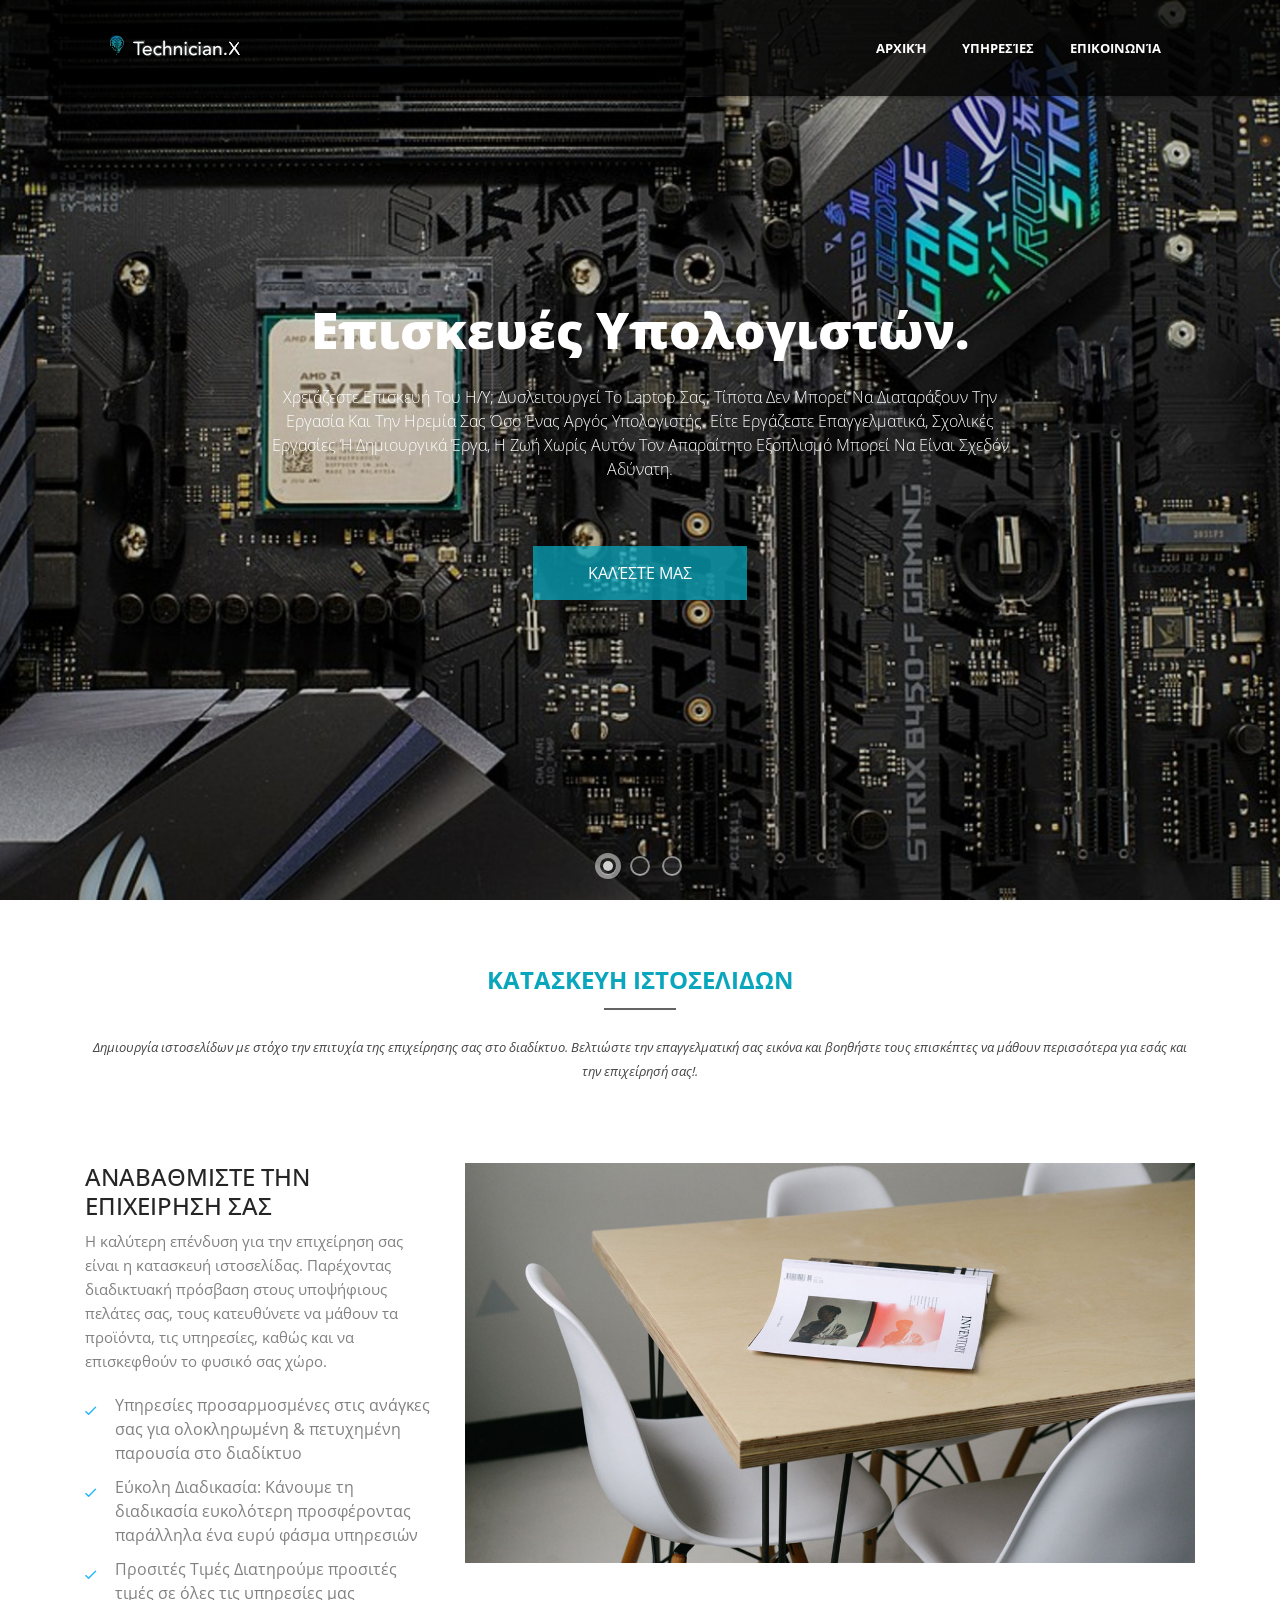
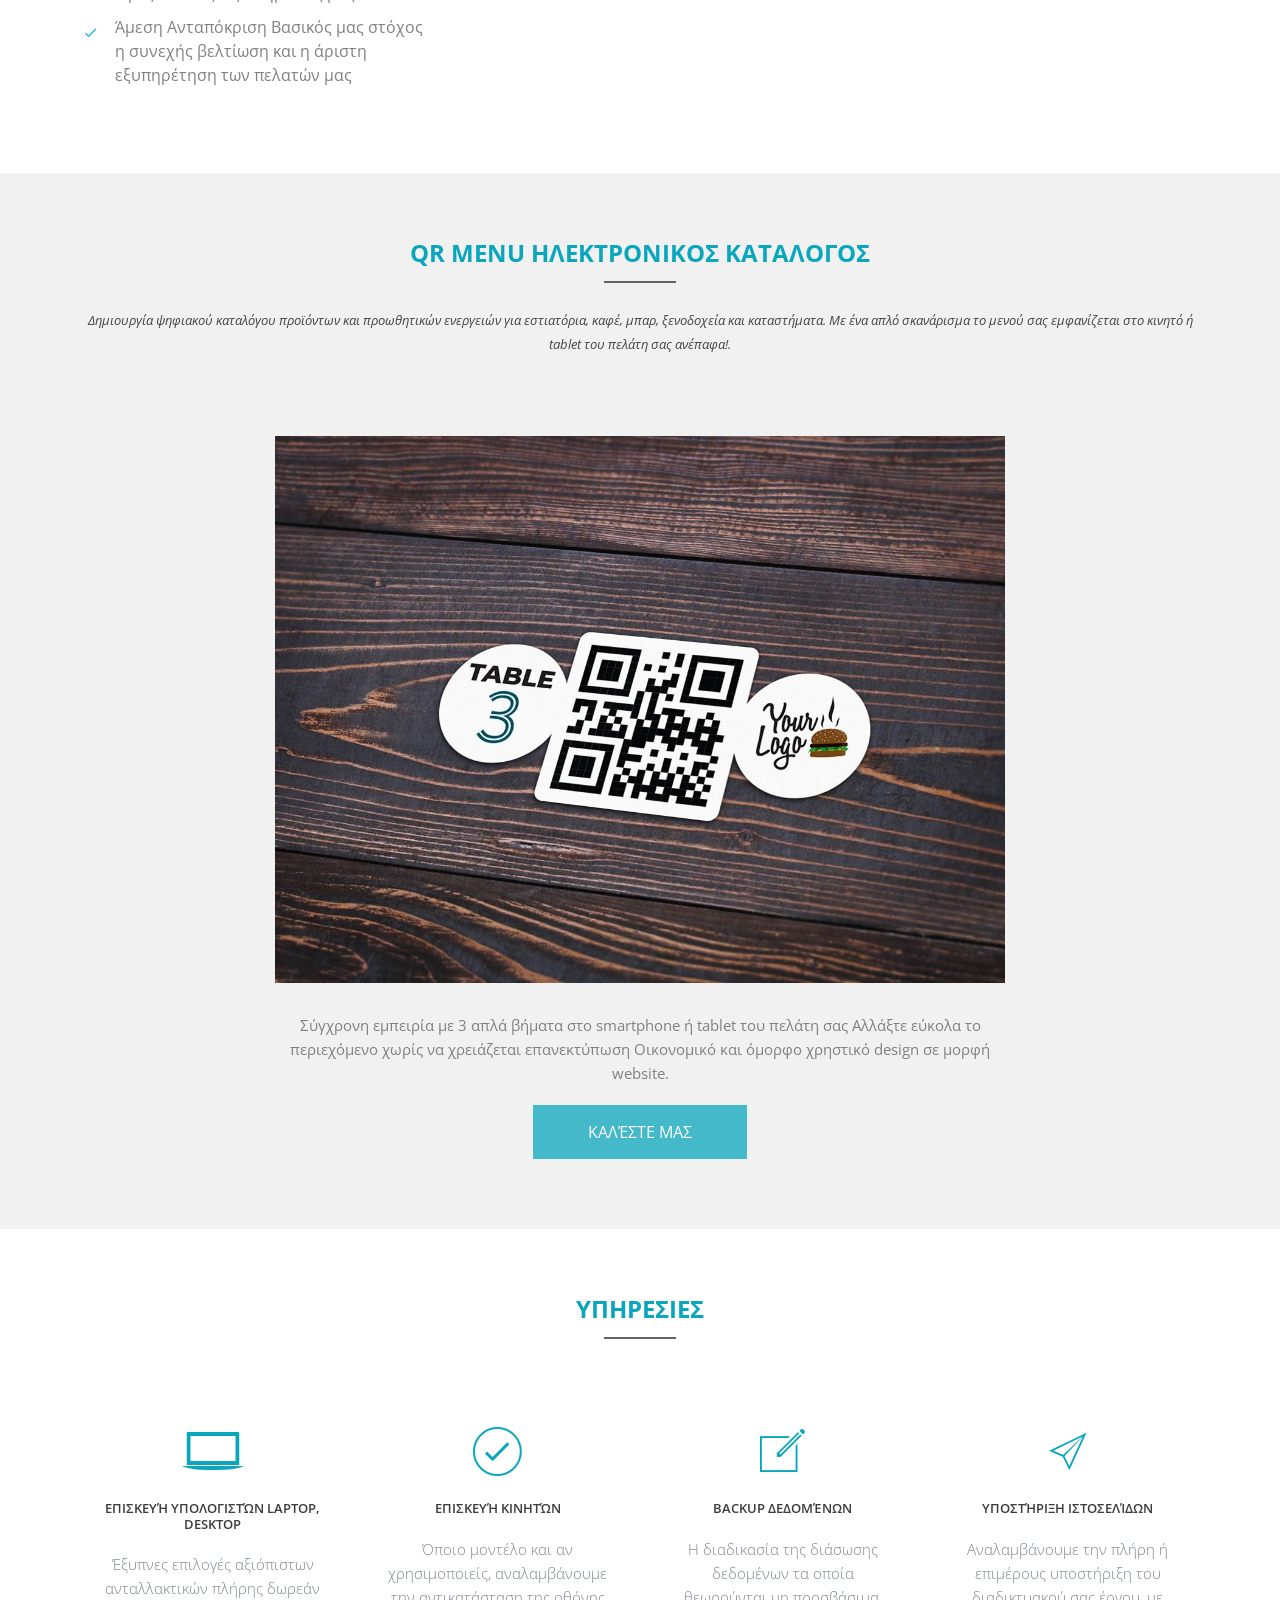
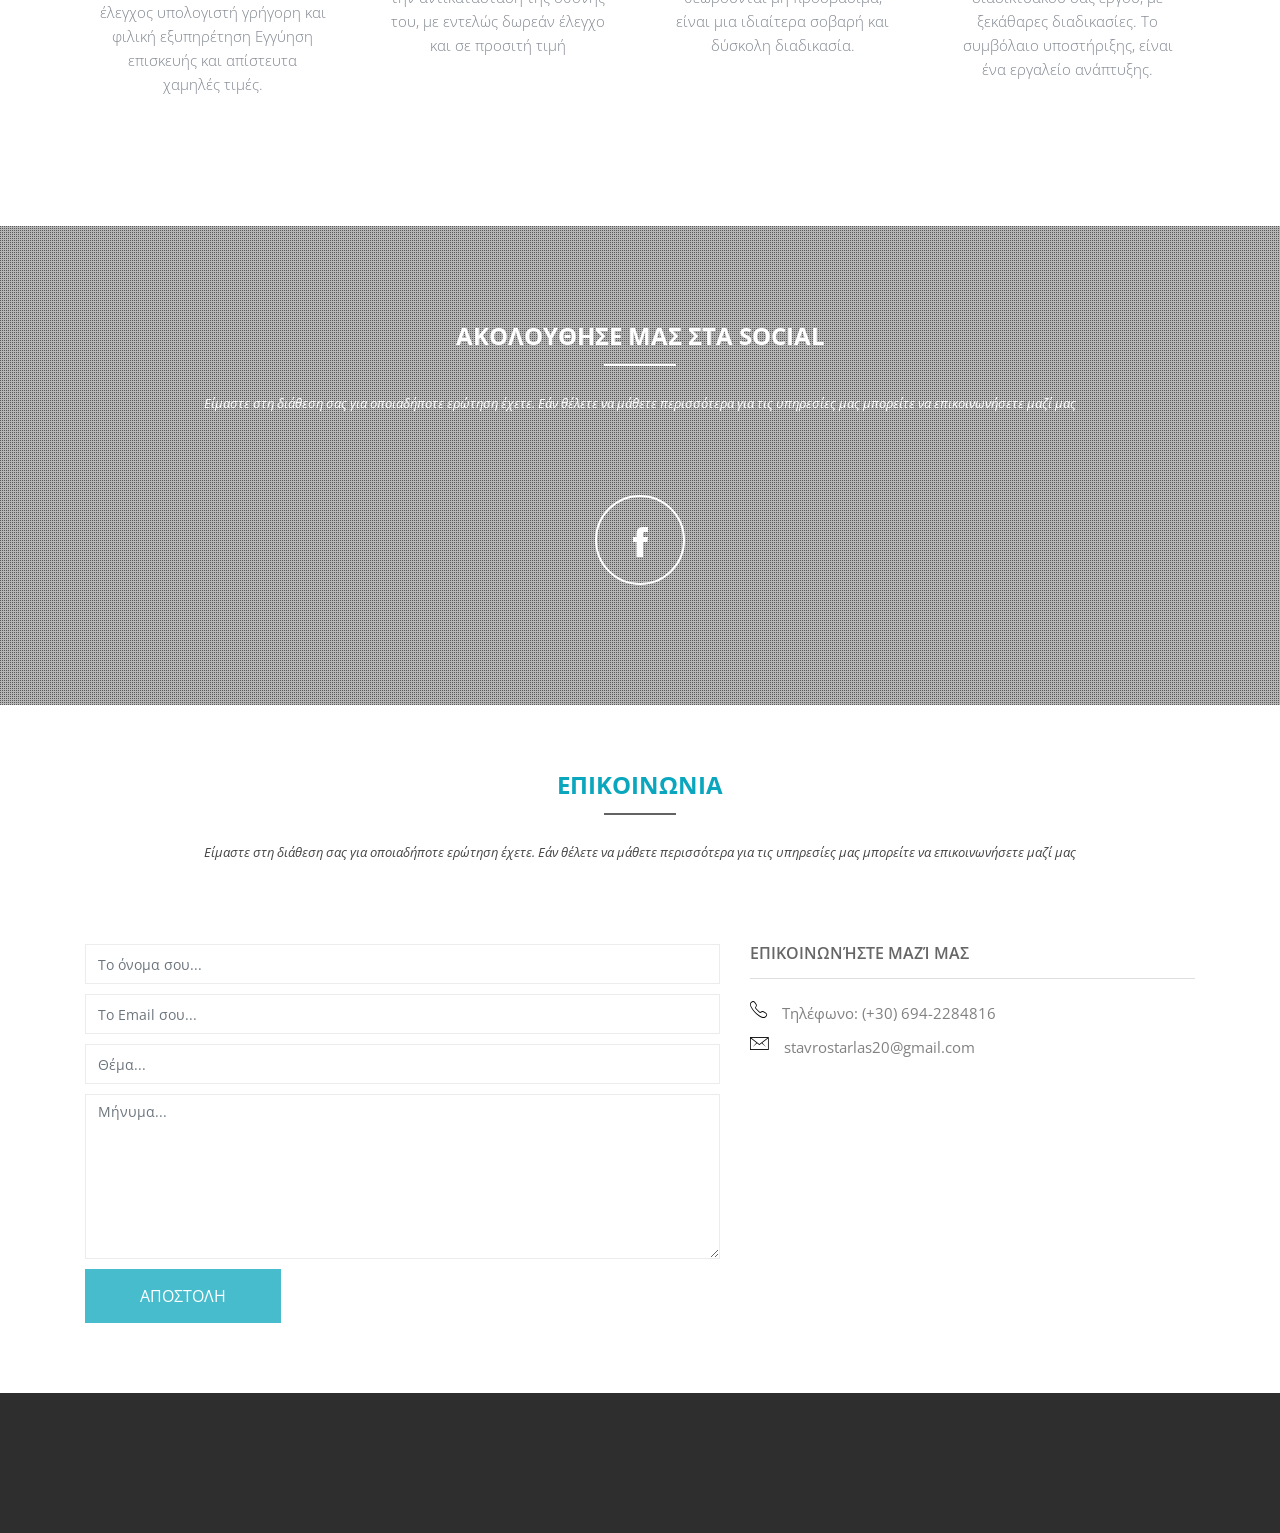
==== commit 69d416d2: "Update index.html" ====
--- a/index.html
+++ b/index.html
@@ -517,8 +517,8 @@
 					<div class="col-lg-12">
 						<div class="section-title white text-center white ">
 							<h2>Ακολουθησε μας στα Social</h2>
-							<p>Όποιο μοντέλο και αν χρησιμοποιείς, αναλαμβάνουμε την αντικατάσταση της οθόνης του,
-								με εντελώς δωρεάν έλεγχο και σε προσιτή τιμή </p>
+							<p>Είμαστε στη διάθεση σας για οποιαδήποτε ερώτηση έχετε. 
+								Εάν θέλετε να μάθετε περισσότερα για τις υπηρεσίες μας μπορείτε να επικοινωνήσετε μαζί μας </p>
 						</div>
 					</div>
 
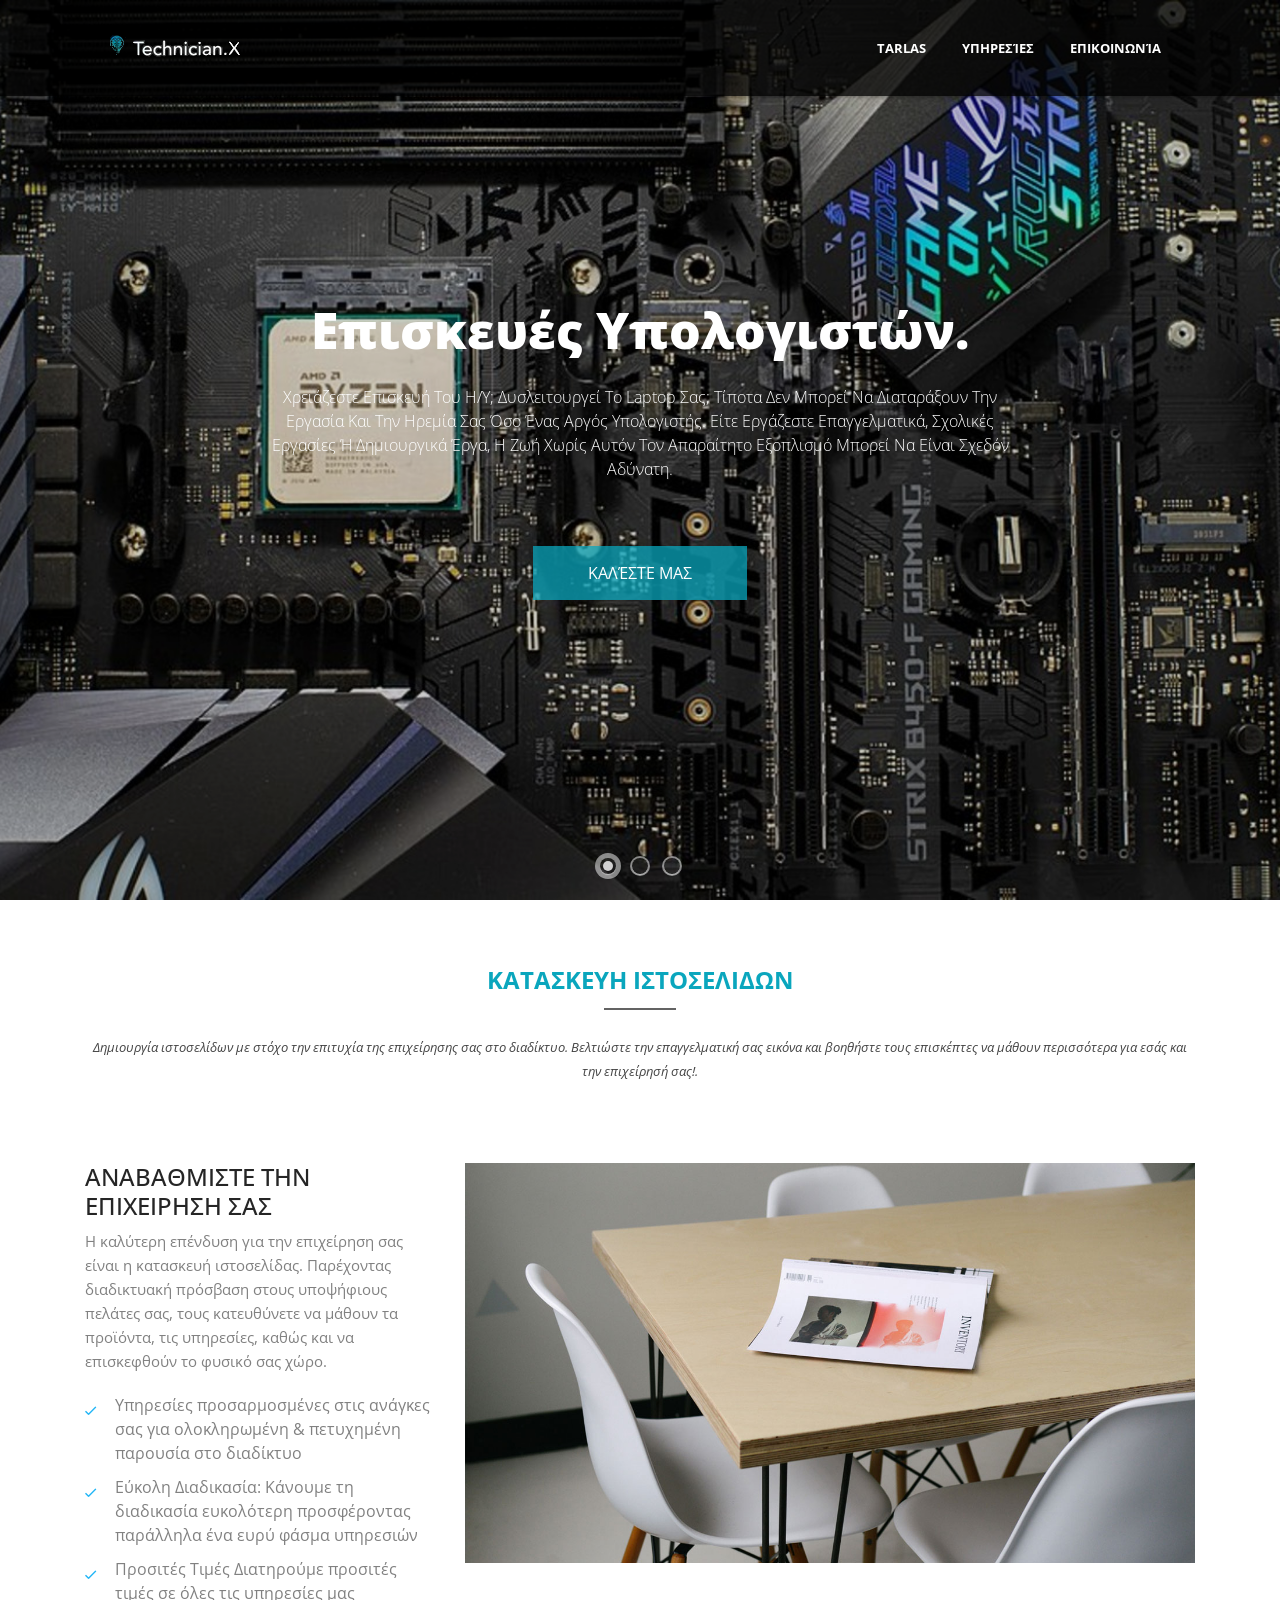
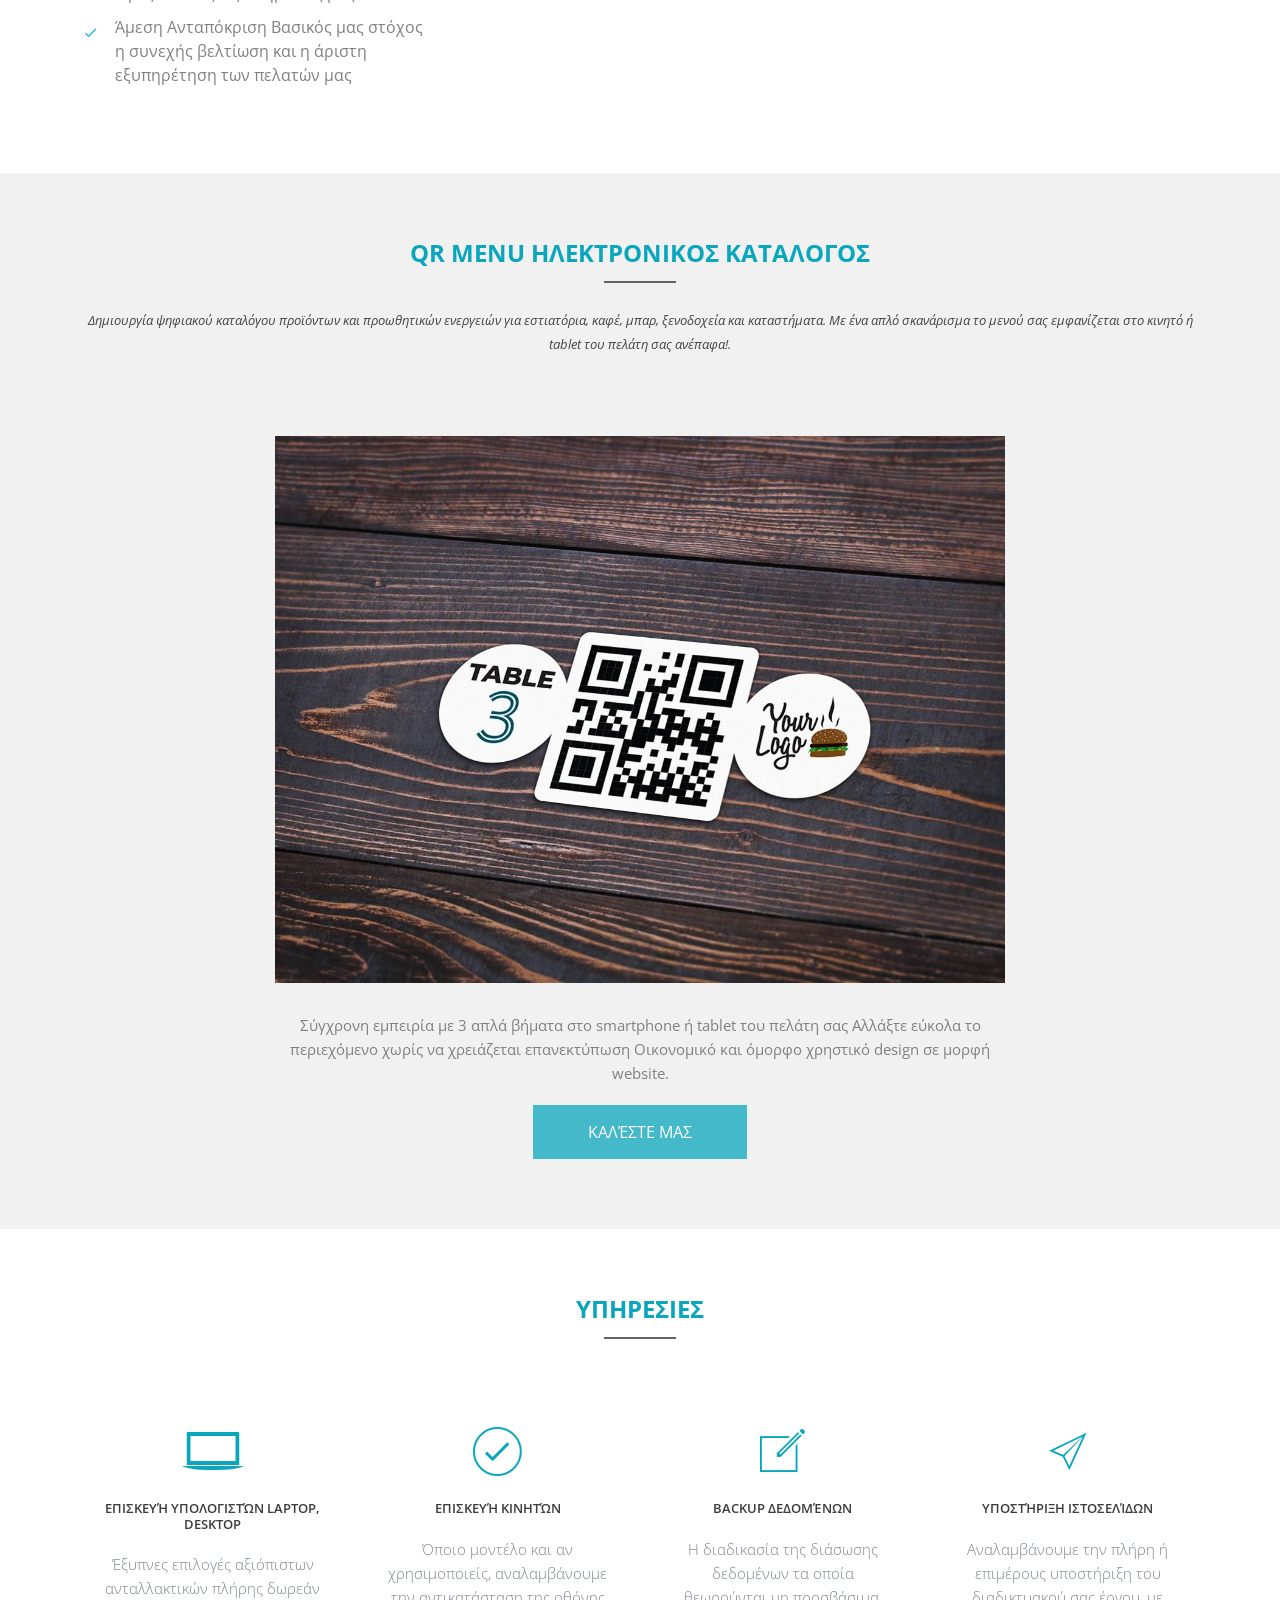
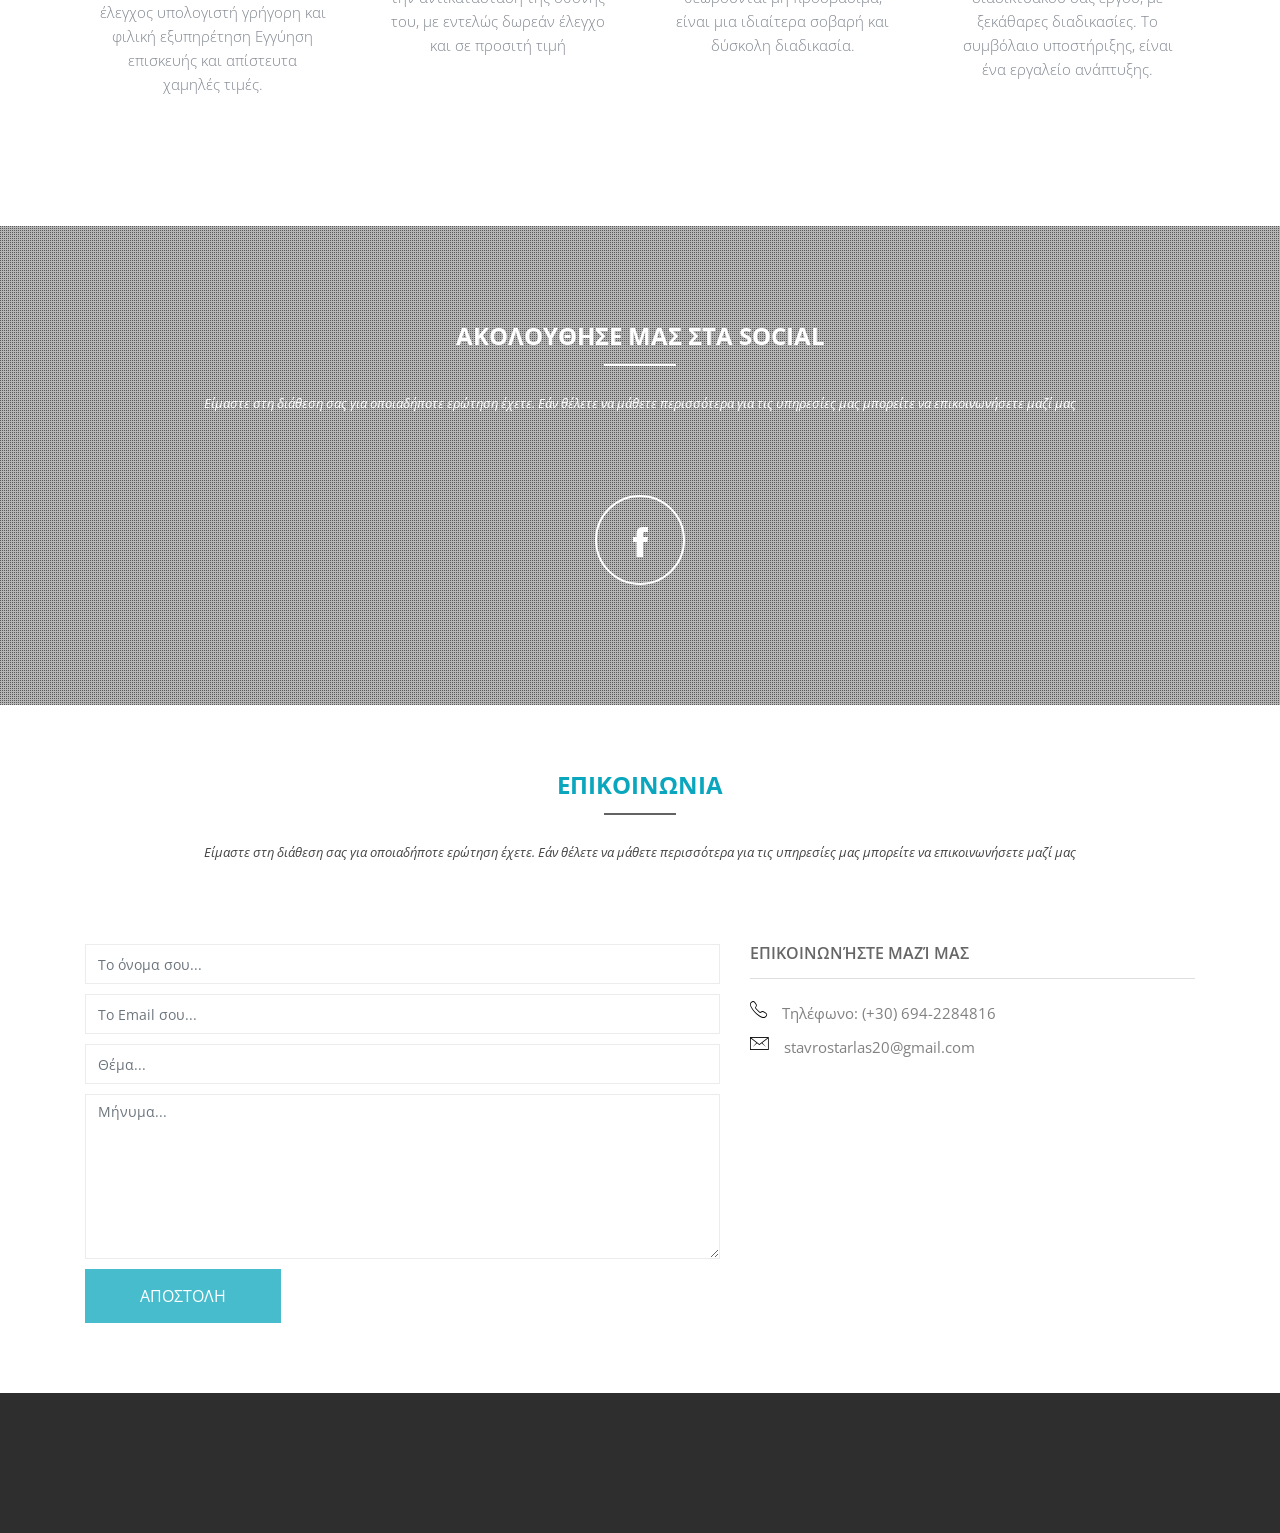
==== commit db090433: "newww" ====
--- a/index.html
+++ b/index.html
@@ -1,16 +1,7 @@
 <!DOCTYPE html>
 
-<!--
- // WEBSITE: https://themefisher.com
- // TWITTER: https://twitter.com/themefisher
- // FACEBOOK: https://www.facebook.com/themefisher
- // GITHUB: https://github.com/themefisher/
--->
-
-<!--[if lt IE 7]>      <html lang="en" class="no-js lt-ie9 lt-ie8 lt-ie7"> <![endif]-->
-<!--[if IE 7]>         <html lang="en" class="no-js lt-ie9 lt-ie8"> <![endif]-->
-<!--[if IE 8]>         <html lang="en" class="no-js lt-ie9"> <![endif]-->
-<!--[if gt IE 8]><!-->
+
+
 <html lang="en" class="no-js">
 <!--<![endif]-->
 
@@ -60,13 +51,8 @@
 
 <body id="body">
 
-	<!-- preloader -->
-	<!-- <div id="preloader">
-				<div class="loder-box">
-					<div class="battery"></div>
-				</div>
-		</div> -->
-	<!-- end preloader -->
+
+	
 
 <!--
         Fixed Navigation
@@ -85,7 +71,7 @@
       <div class="collapse navbar-collapse" id="navbarSupportedContent">
         <ul class="navbar-nav ml-auto text-center" id="nav">
           <li class="nav-item active">
-            <a class="nav-link" href="#body">Αρχική</a>
+            <a class="nav-link" href="#body">Tarlas</a>
           </li>
           <li class="nav-item">
             <a class="nav-link" href="#service">Υπηρεσίες</a>
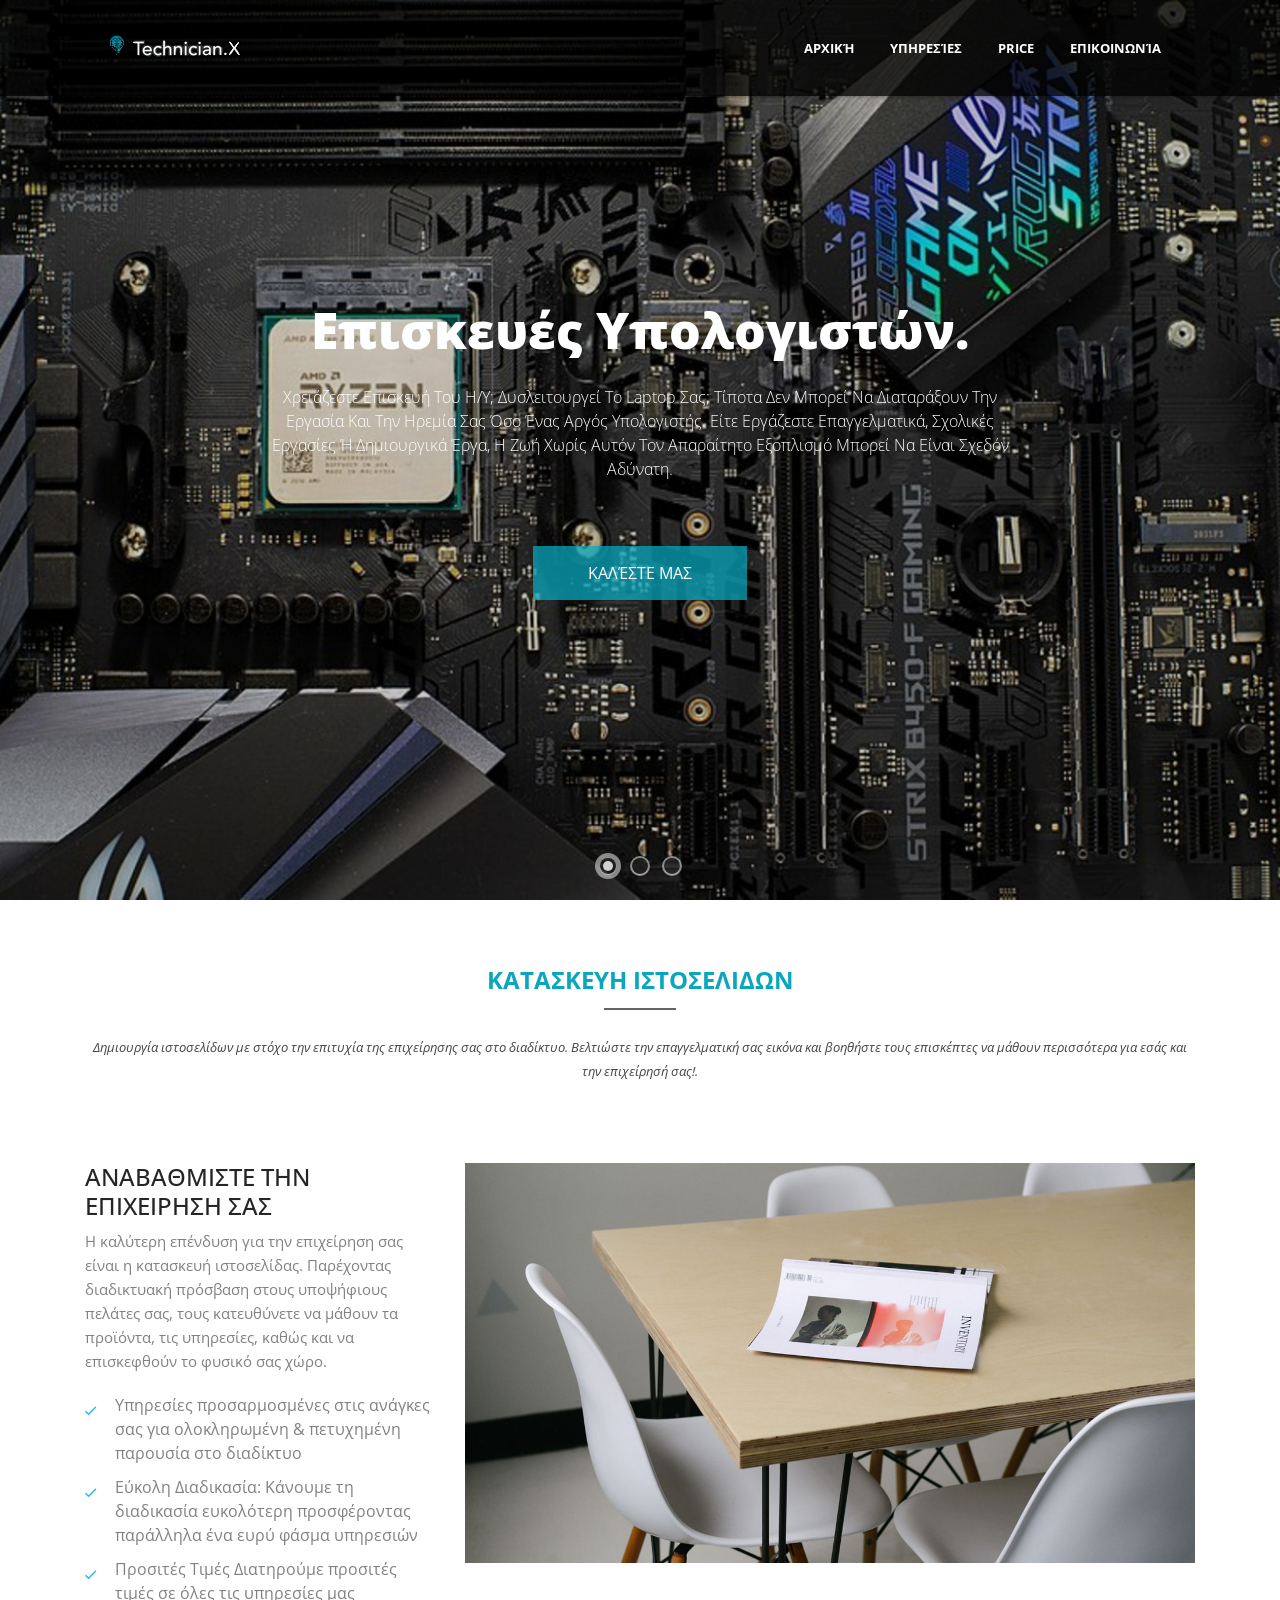
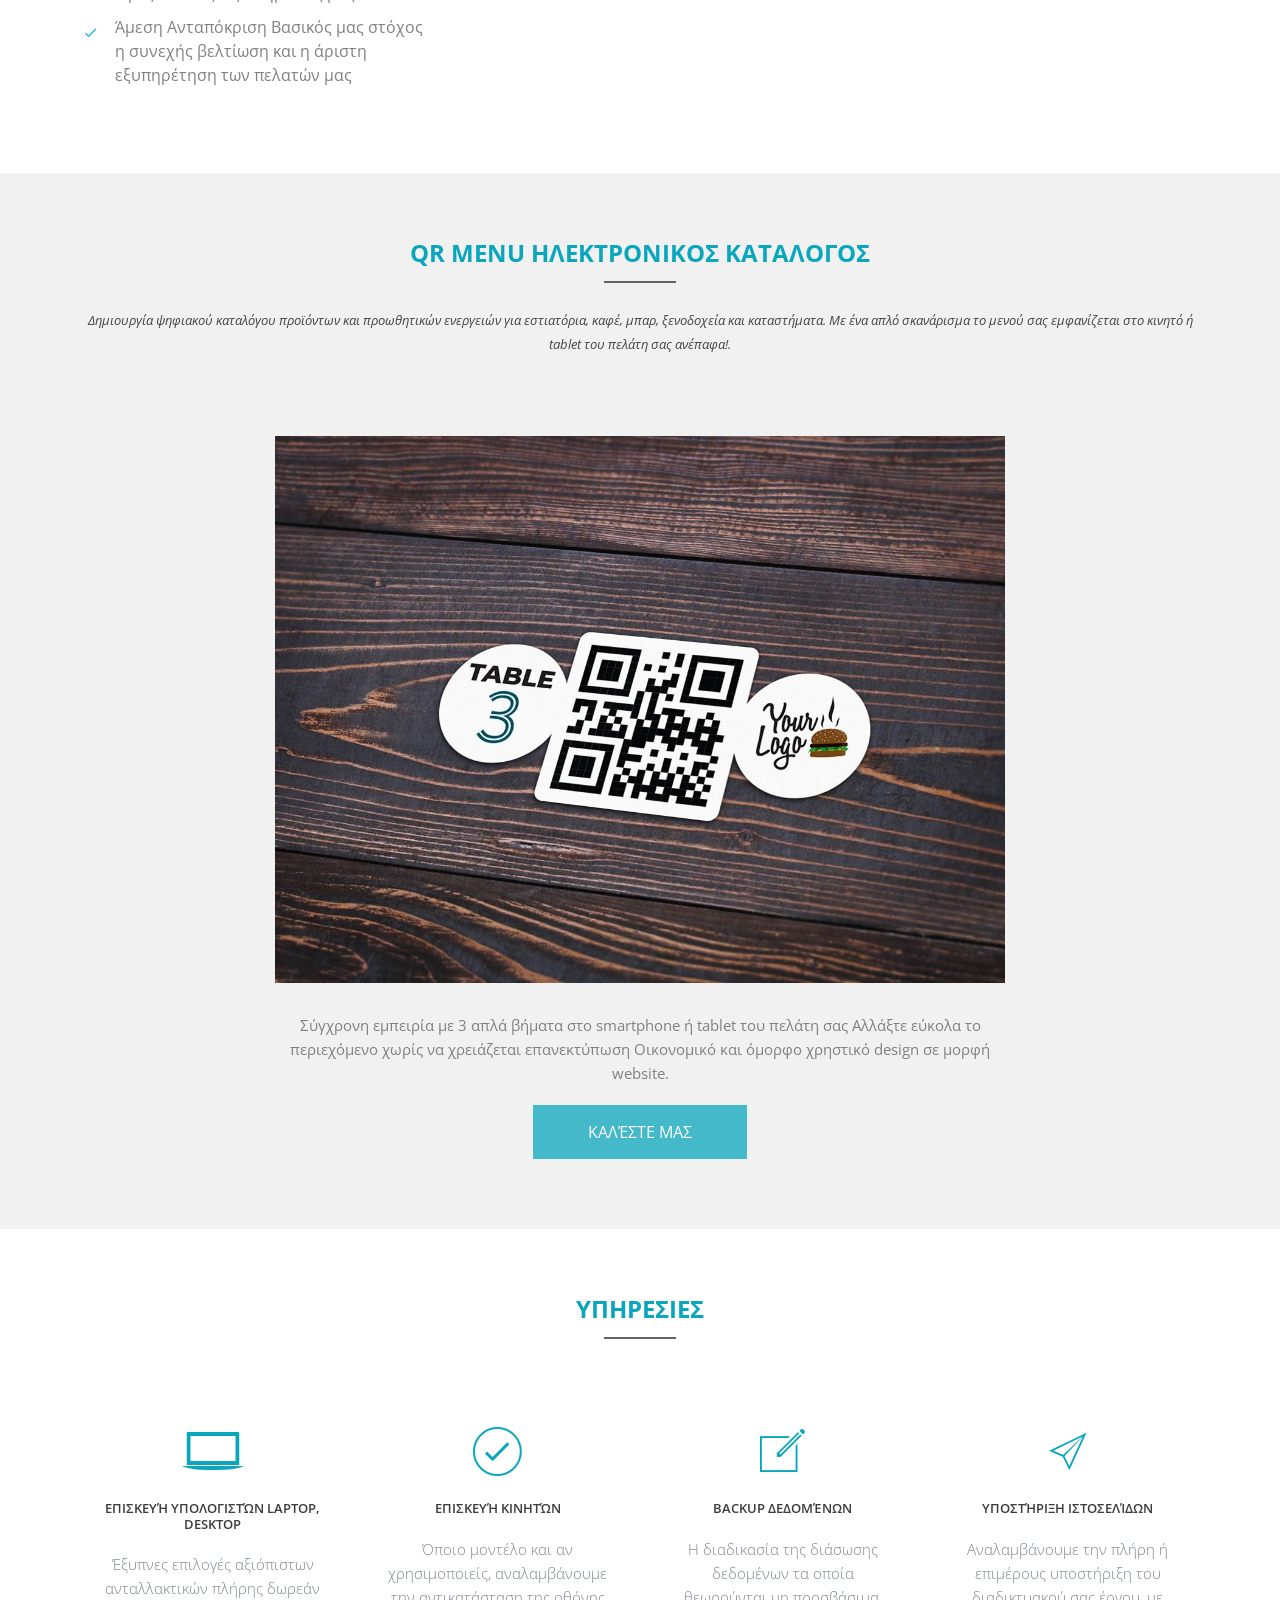
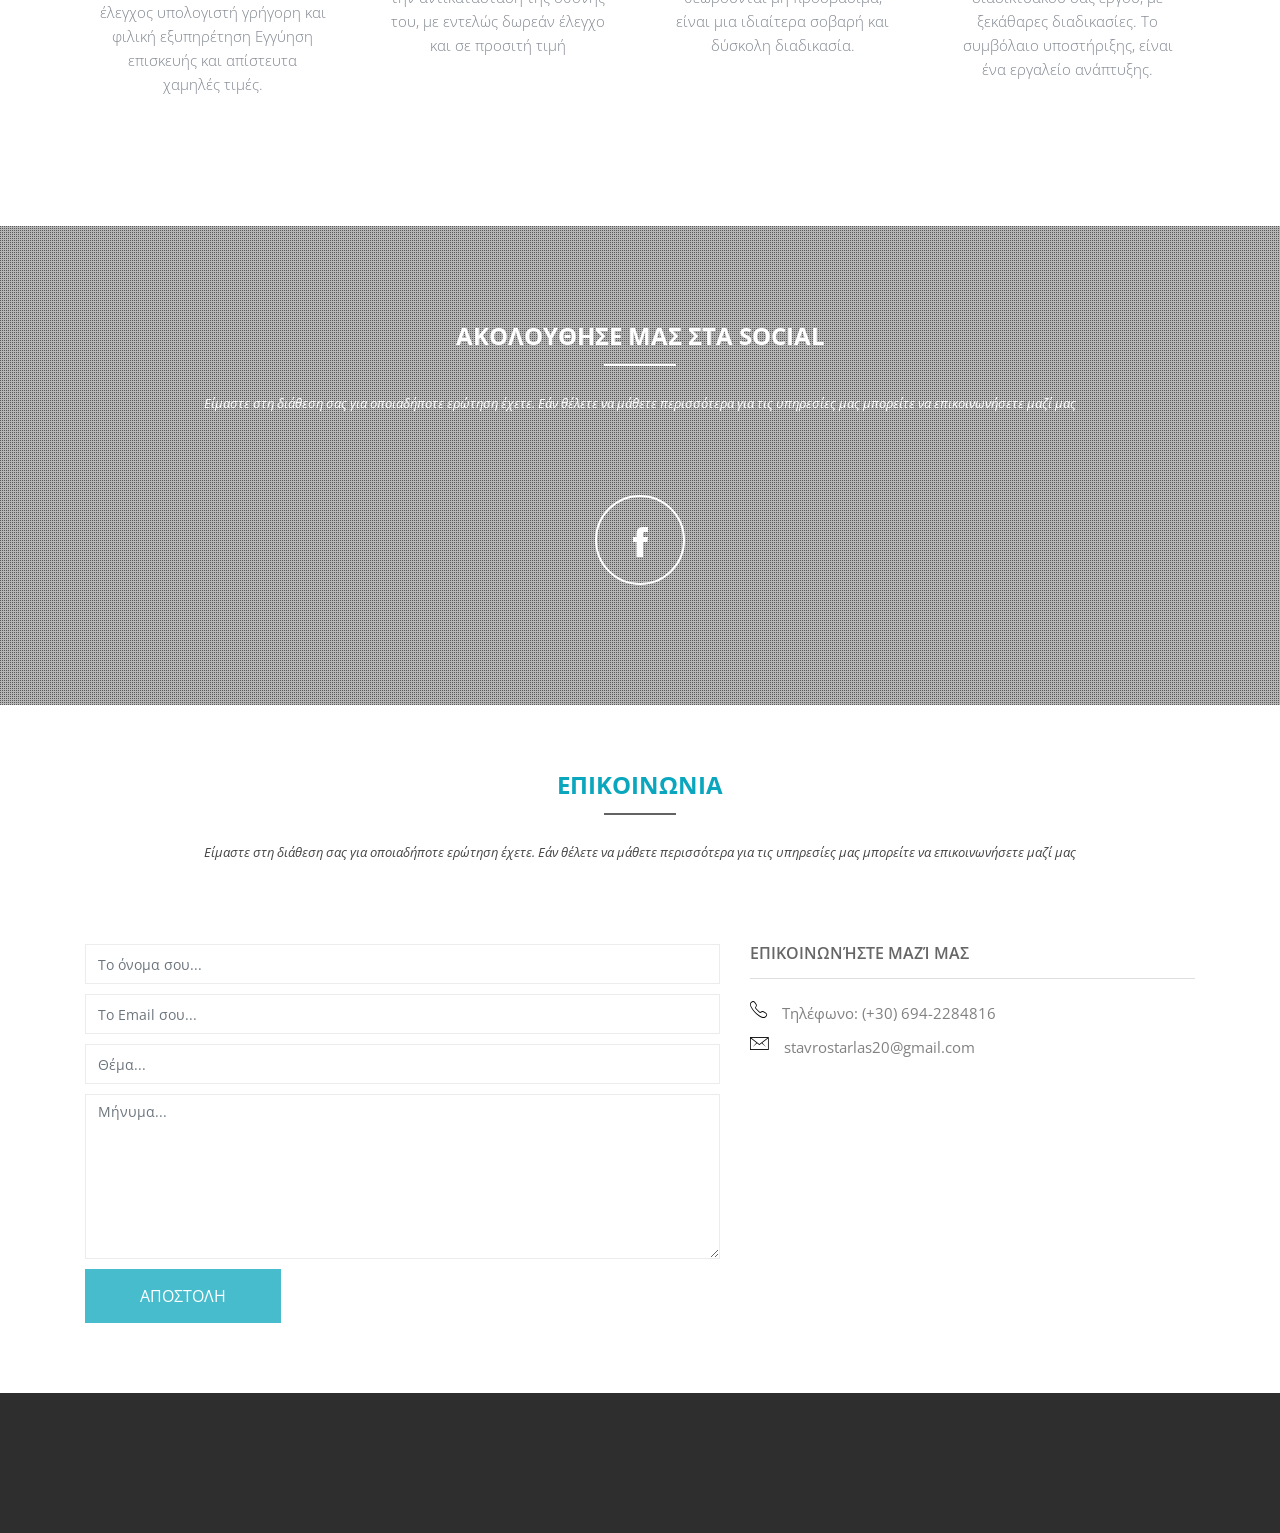
==== commit 317a51c0: "spageti" ====
--- a/index.html
+++ b/index.html
@@ -71,14 +71,14 @@
       <div class="collapse navbar-collapse" id="navbarSupportedContent">
         <ul class="navbar-nav ml-auto text-center" id="nav">
           <li class="nav-item active">
-            <a class="nav-link" href="#body">Tarlas</a>
+            <a class="nav-link" href="#body">Αρχική</a>
           </li>
           <li class="nav-item">
             <a class="nav-link" href="#service">Υπηρεσίες</a>
           </li>
-         <!-- <li class="nav-item">
+         <li class="nav-item">
             <a class="nav-link" href="#price">Price</a>
-          </li> -->
+          </li> 
           <li class="nav-item">
             <a class="nav-link" href="#contact">Επικοινωνία</a>
           </li>
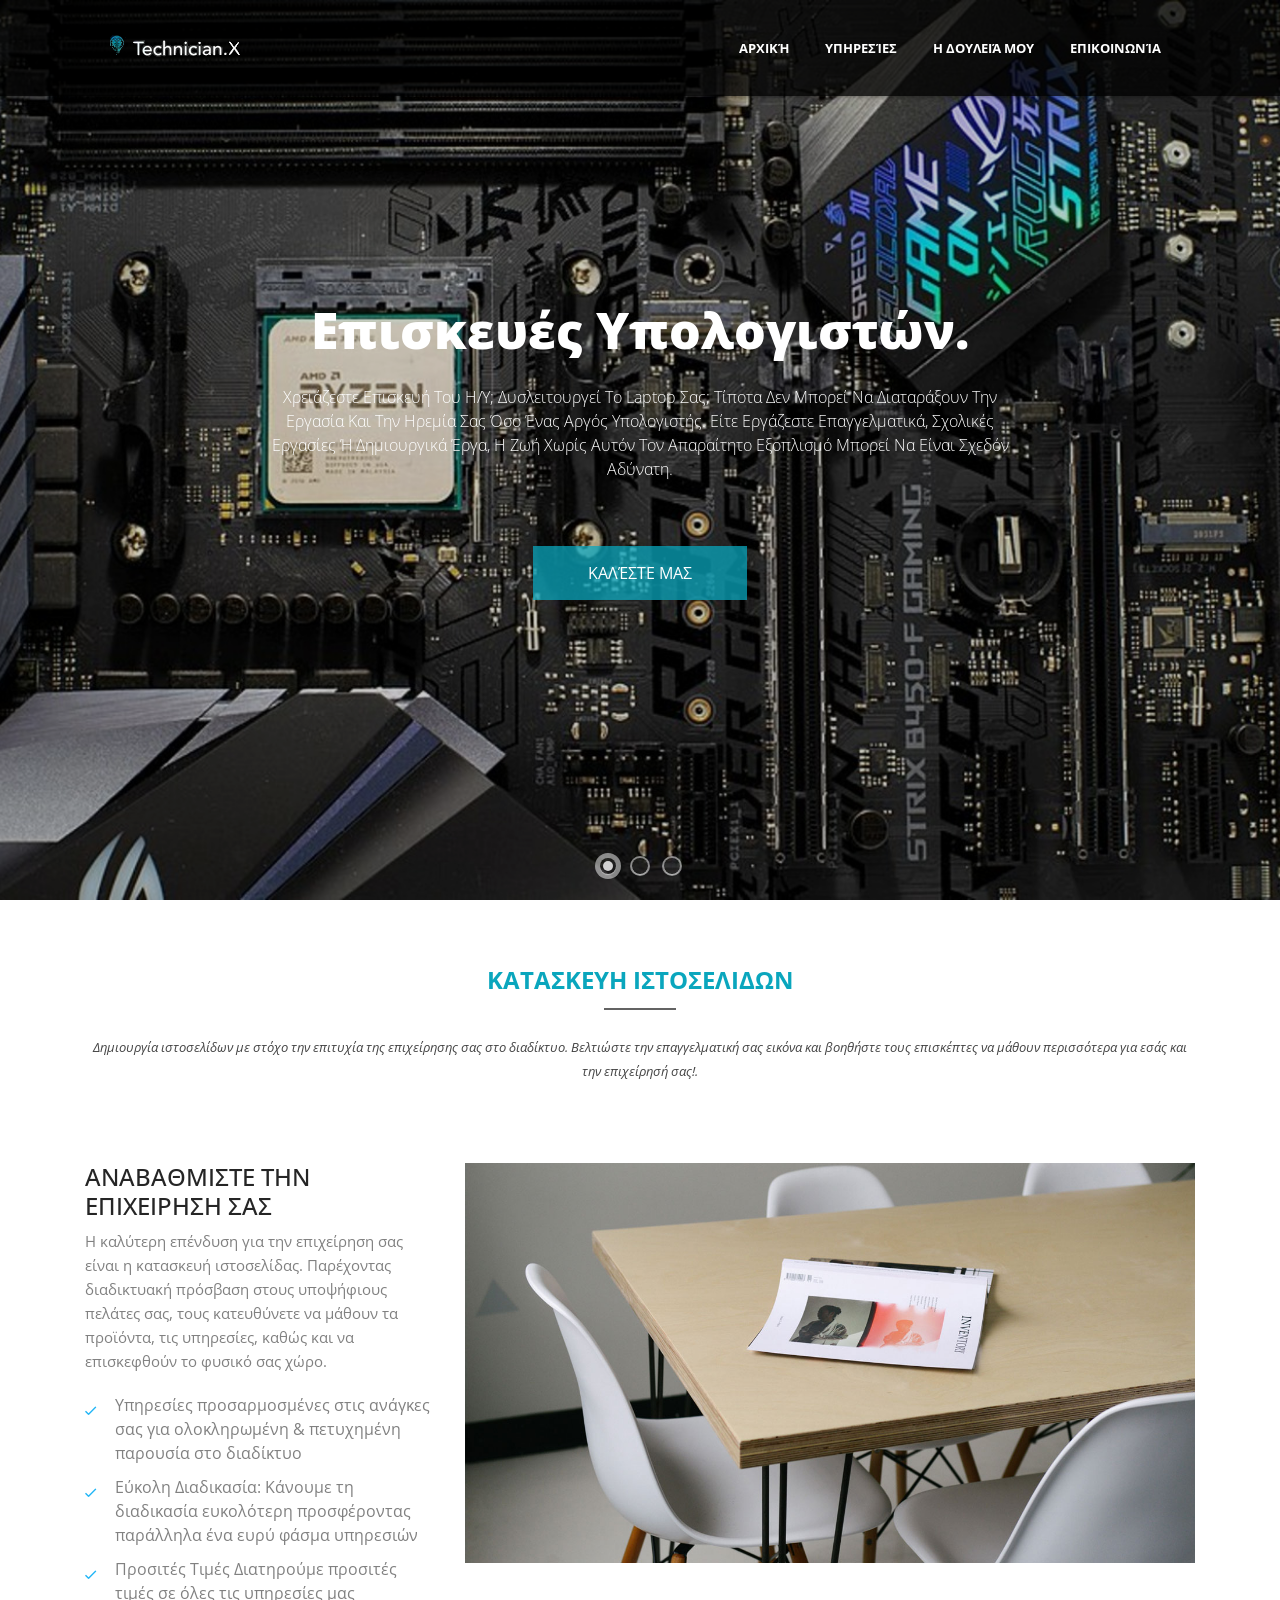
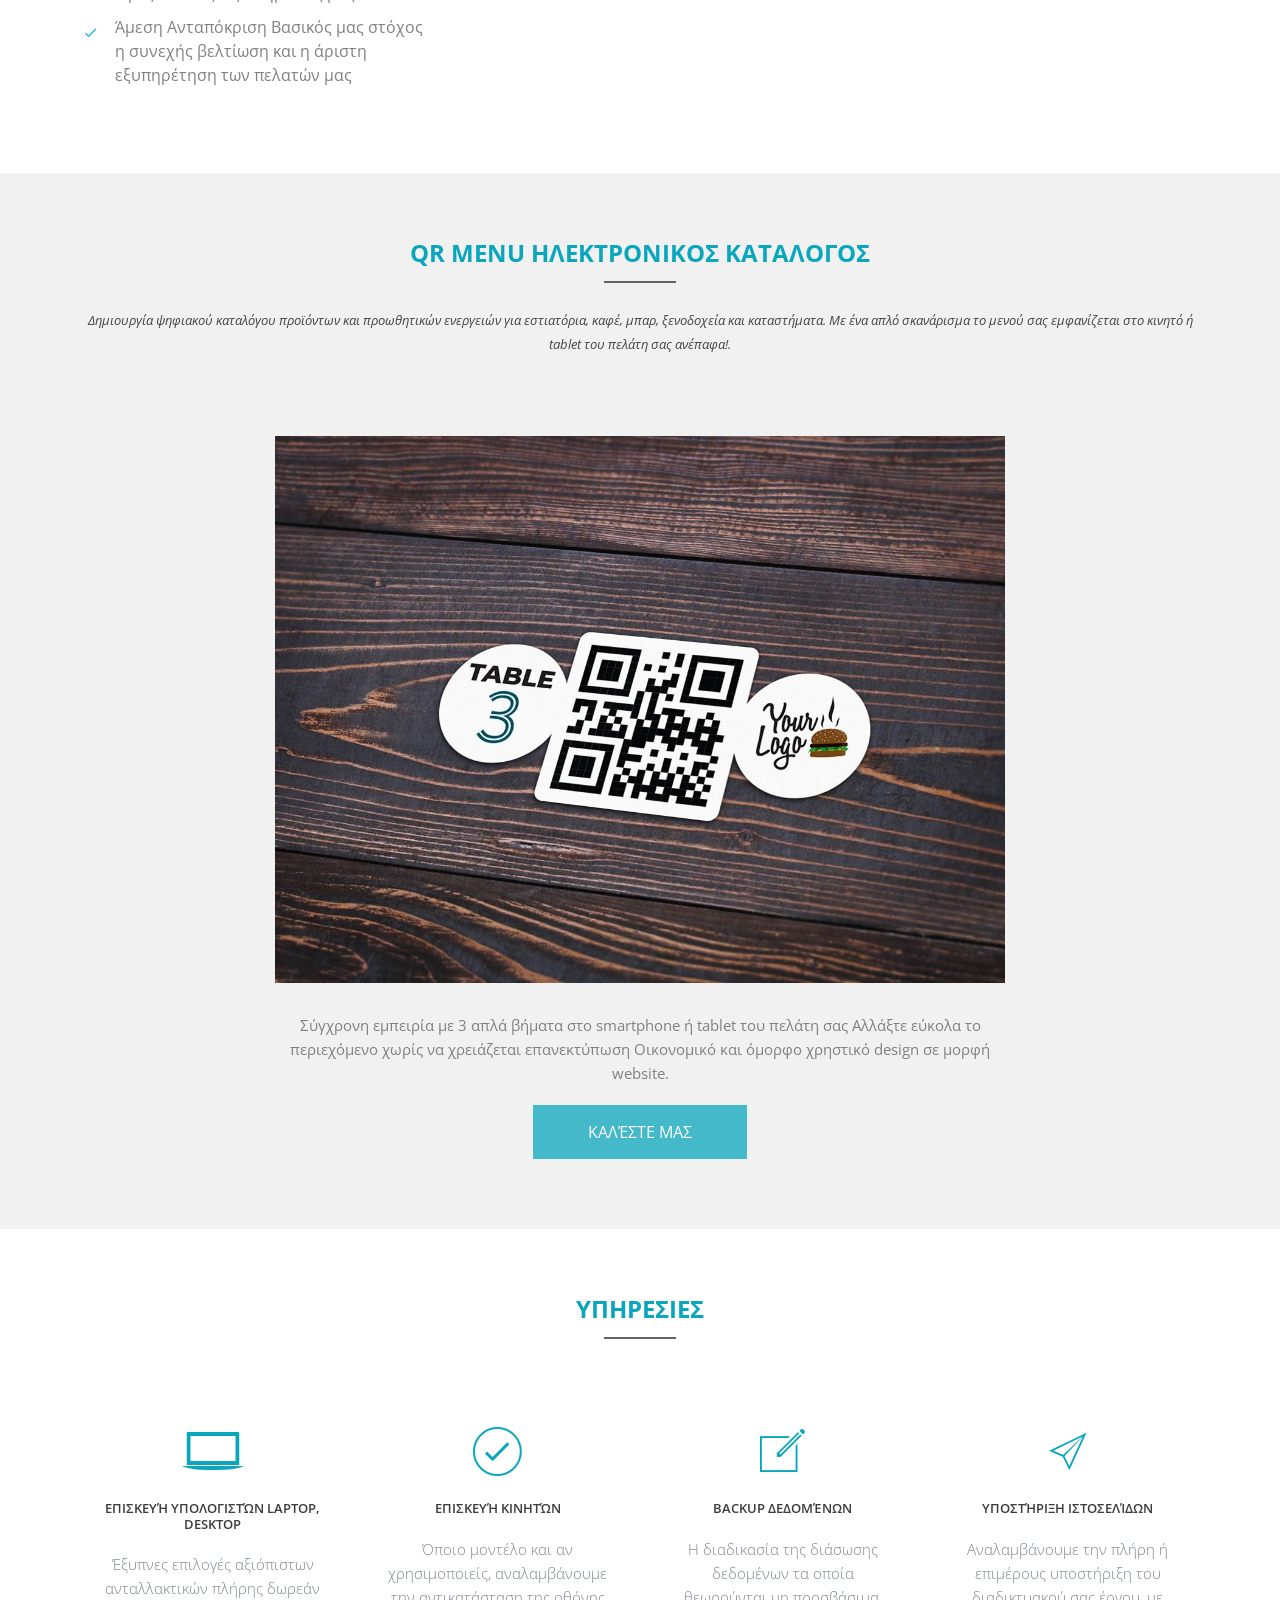
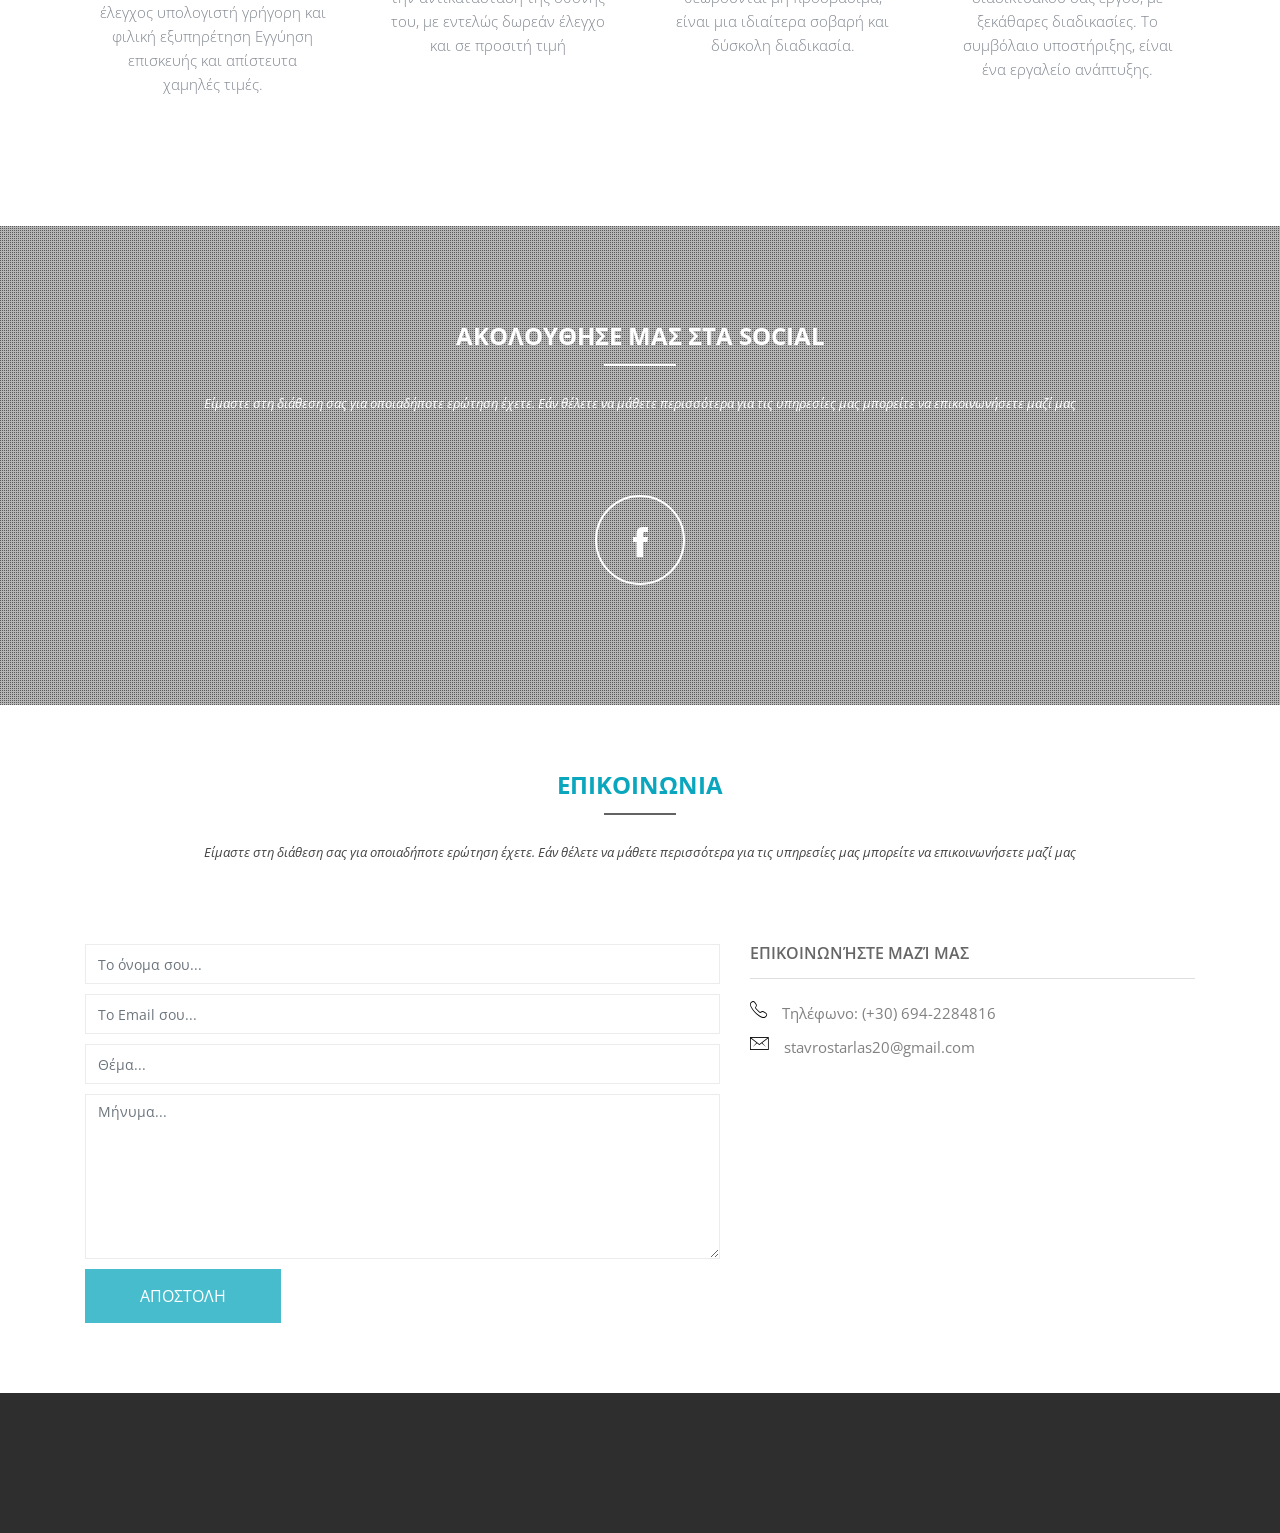
==== commit b7b1ab9d: "some updates" ====
--- a/index.html
+++ b/index.html
@@ -3,27 +3,21 @@
 
 
 <html lang="en" class="no-js">
-<!--<![endif]-->
+
 
 <head>
 	<!-- meta character set -->
 	<meta charset="utf-8">
-	<!-- Always force latest IE rendering engine or request Chrome Frame -->
-	<meta http-equiv="X-UA-Compatible" content="IE=edge,chrome=1">
 	<title>Technician.X</title>
 	<!-- Meta Description -->
 	<meta name="description" content="Blue One Page Creative HTML5 Template">
 	<meta name="keywords" content="one page, single page, onepage, responsive, parallax, creative, business, html5, css3, css3 animation">
 	<meta name="author" content="Themefisher">
-
 	<!-- Mobile Specific Meta -->
 	<meta name="viewport" content="width=device-width, initial-scale=1">
-  
-  <!-- theme meta -->
-  <meta name="theme-name" content="blue-pro" />
-
-	<!-- CSS
-		================================================== -->
+
+	<!-- CSS-->
+		
 
 	<link rel="stylesheet" href="http://fonts.googleapis.com/css?family=Open+Sans:400,300,700">
 
@@ -77,7 +71,7 @@
             <a class="nav-link" href="#service">Υπηρεσίες</a>
           </li>
          <li class="nav-item">
-            <a class="nav-link" href="#price">Price</a>
+            <a class="nav-link" href="#price">Η δουλειά μου</a>
           </li> 
           <li class="nav-item">
             <a class="nav-link" href="#contact">Επικοινωνία</a>
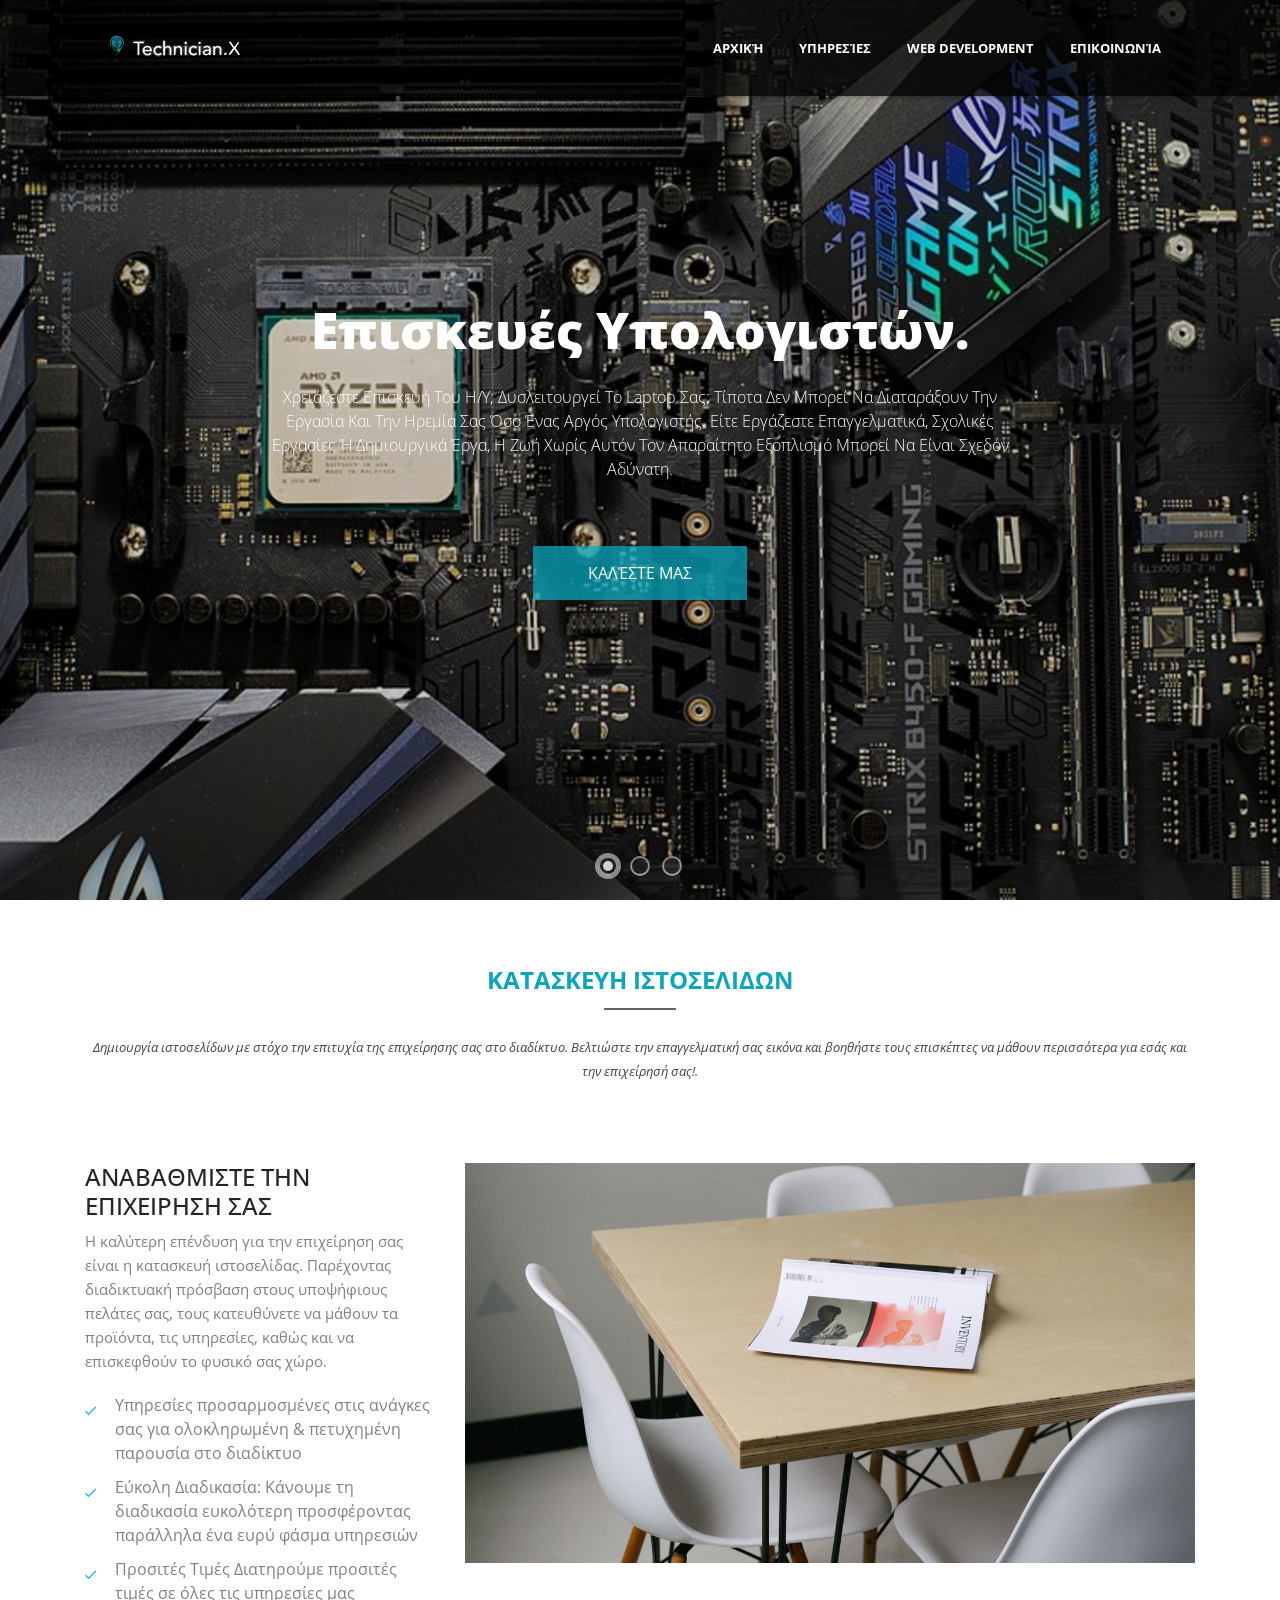
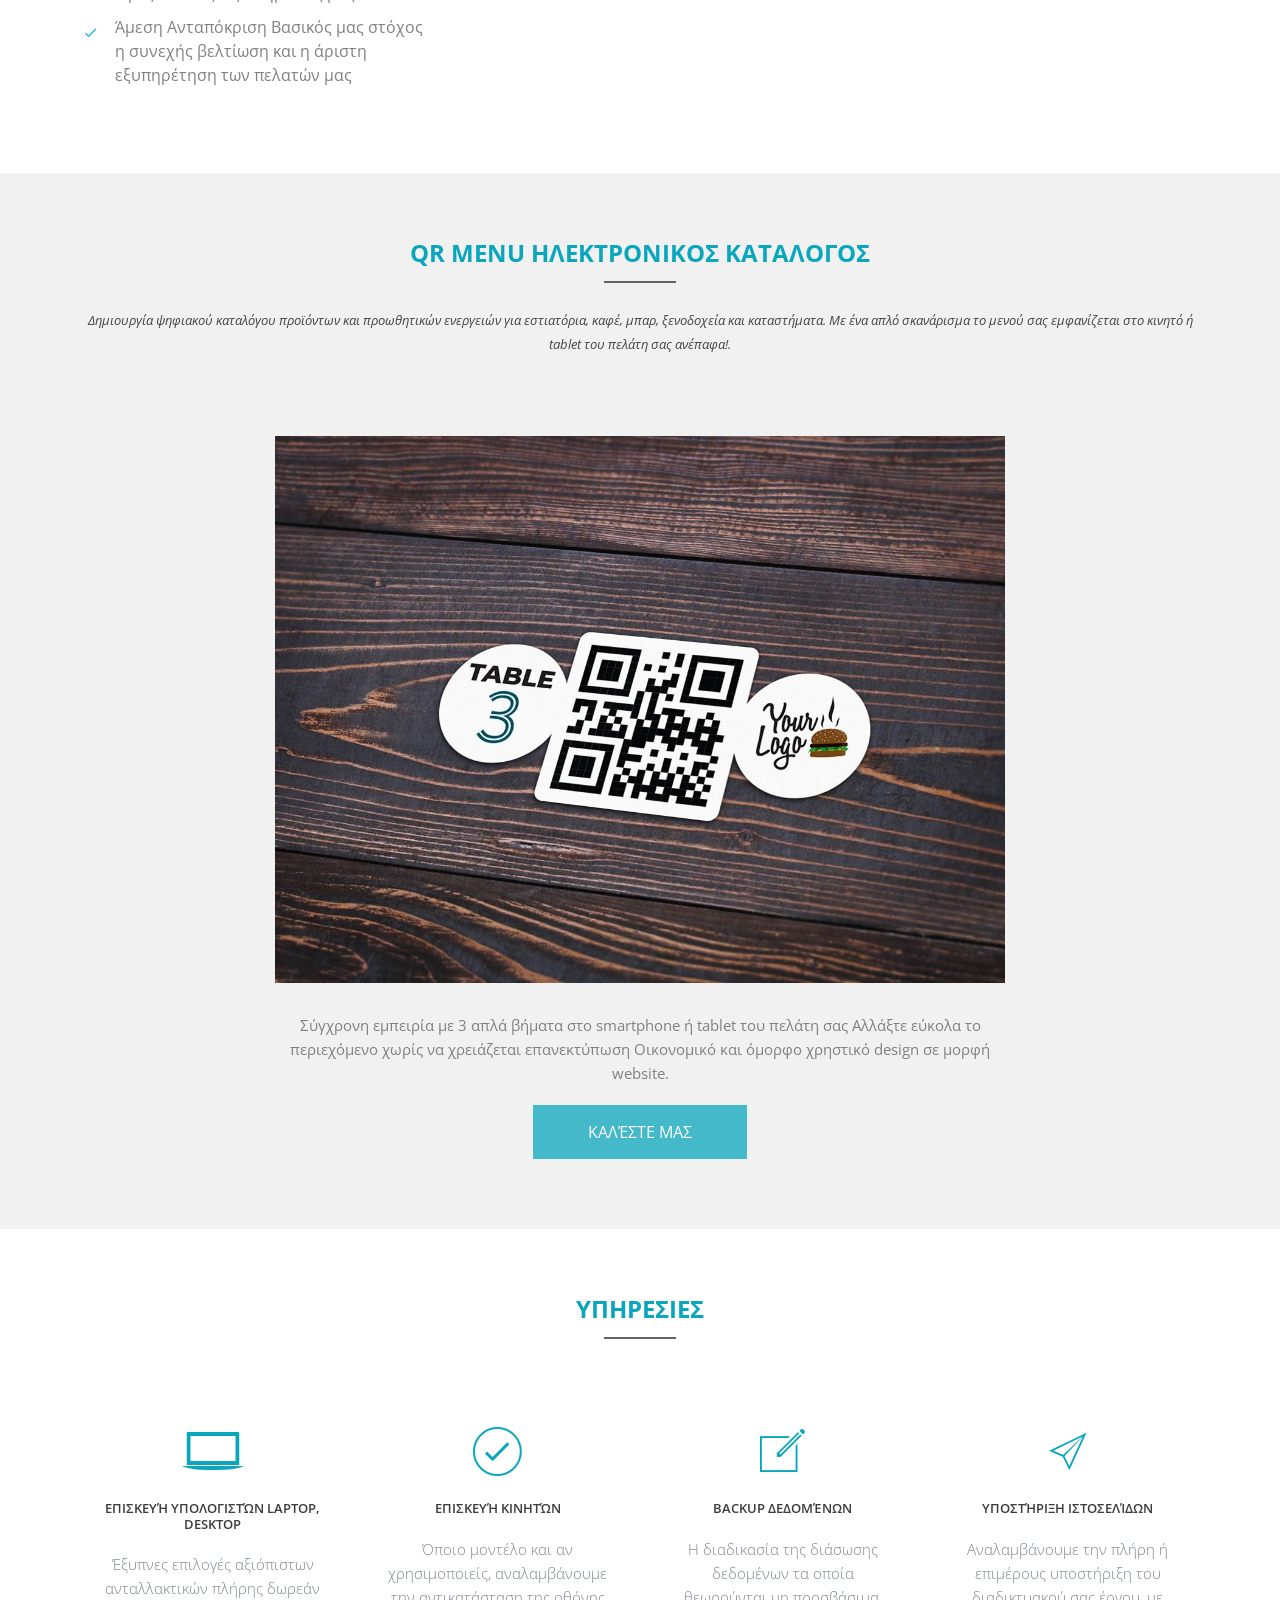
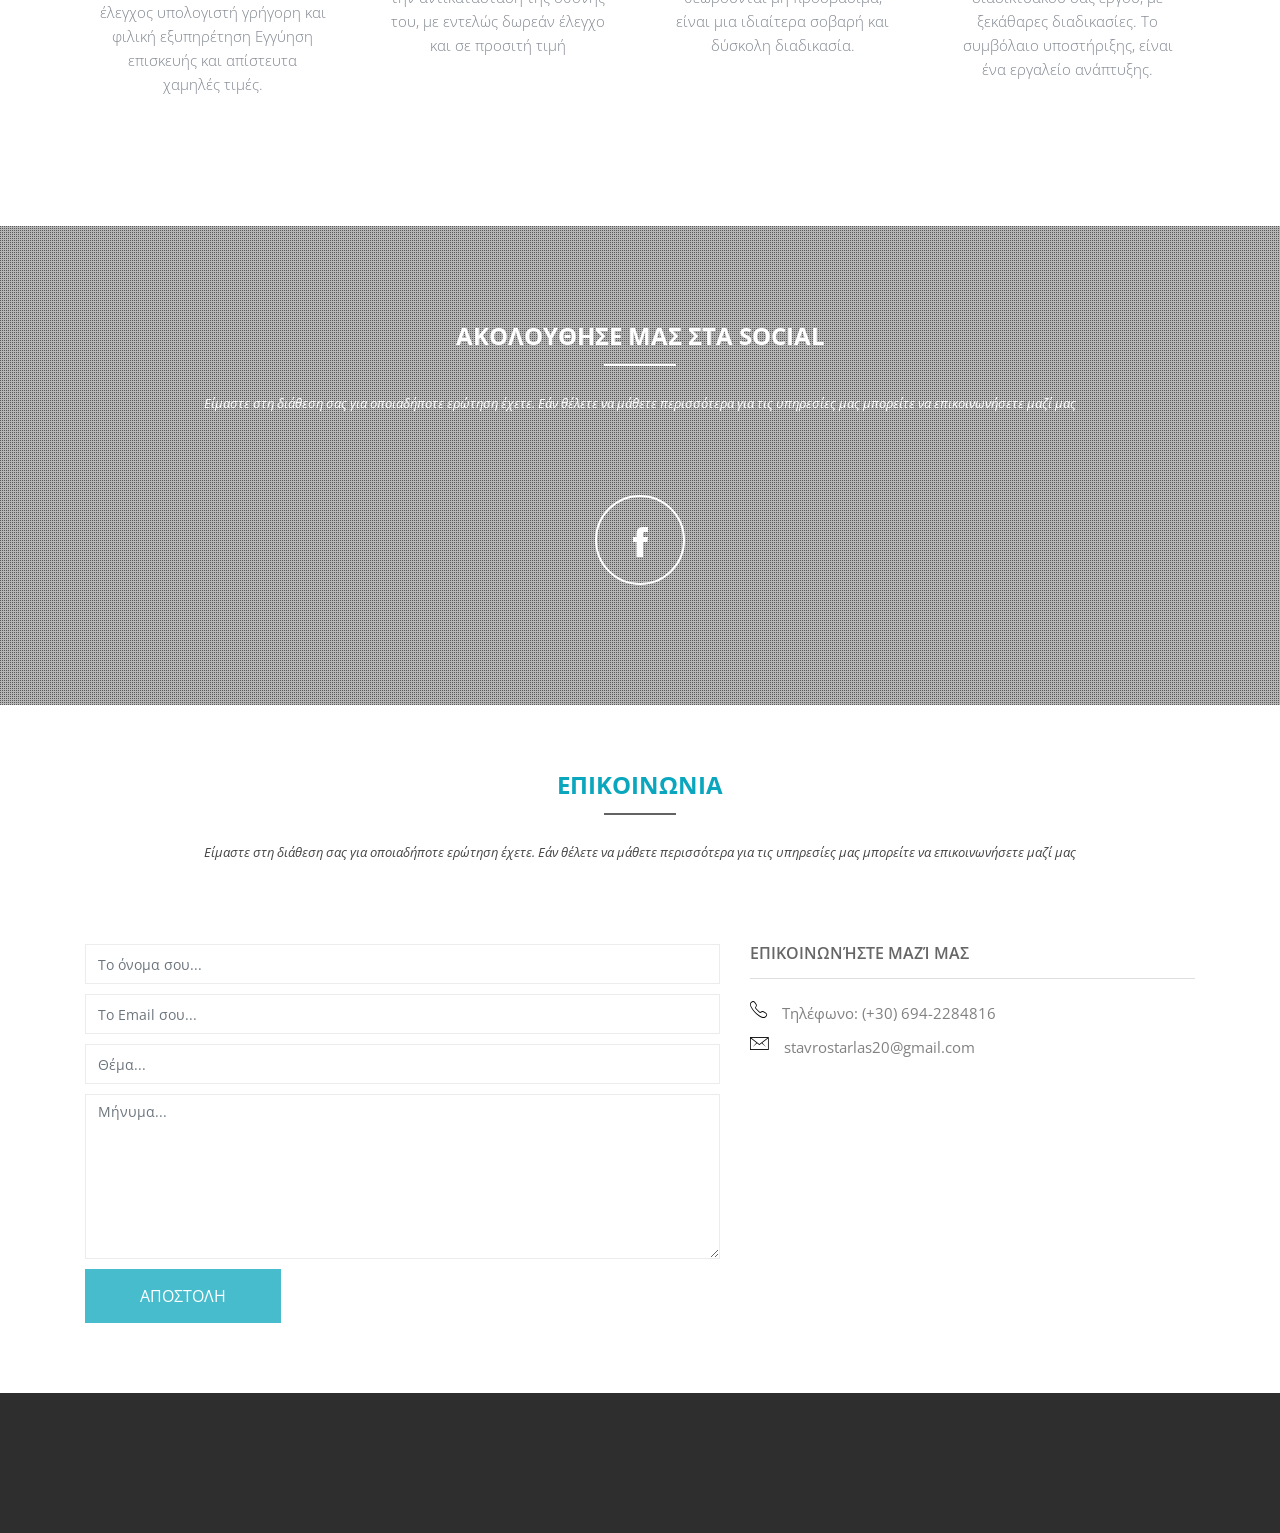
==== commit 59dbad7e: "a" ====
--- a/index.html
+++ b/index.html
@@ -71,7 +71,7 @@
             <a class="nav-link" href="#service">Υπηρεσίες</a>
           </li>
          <li class="nav-item">
-            <a class="nav-link" href="#price">Η δουλειά μου</a>
+            <a class="nav-link" href="portofolio website\work.html">Web Development</a>
           </li> 
           <li class="nav-item">
             <a class="nav-link" href="#contact">Επικοινωνία</a>
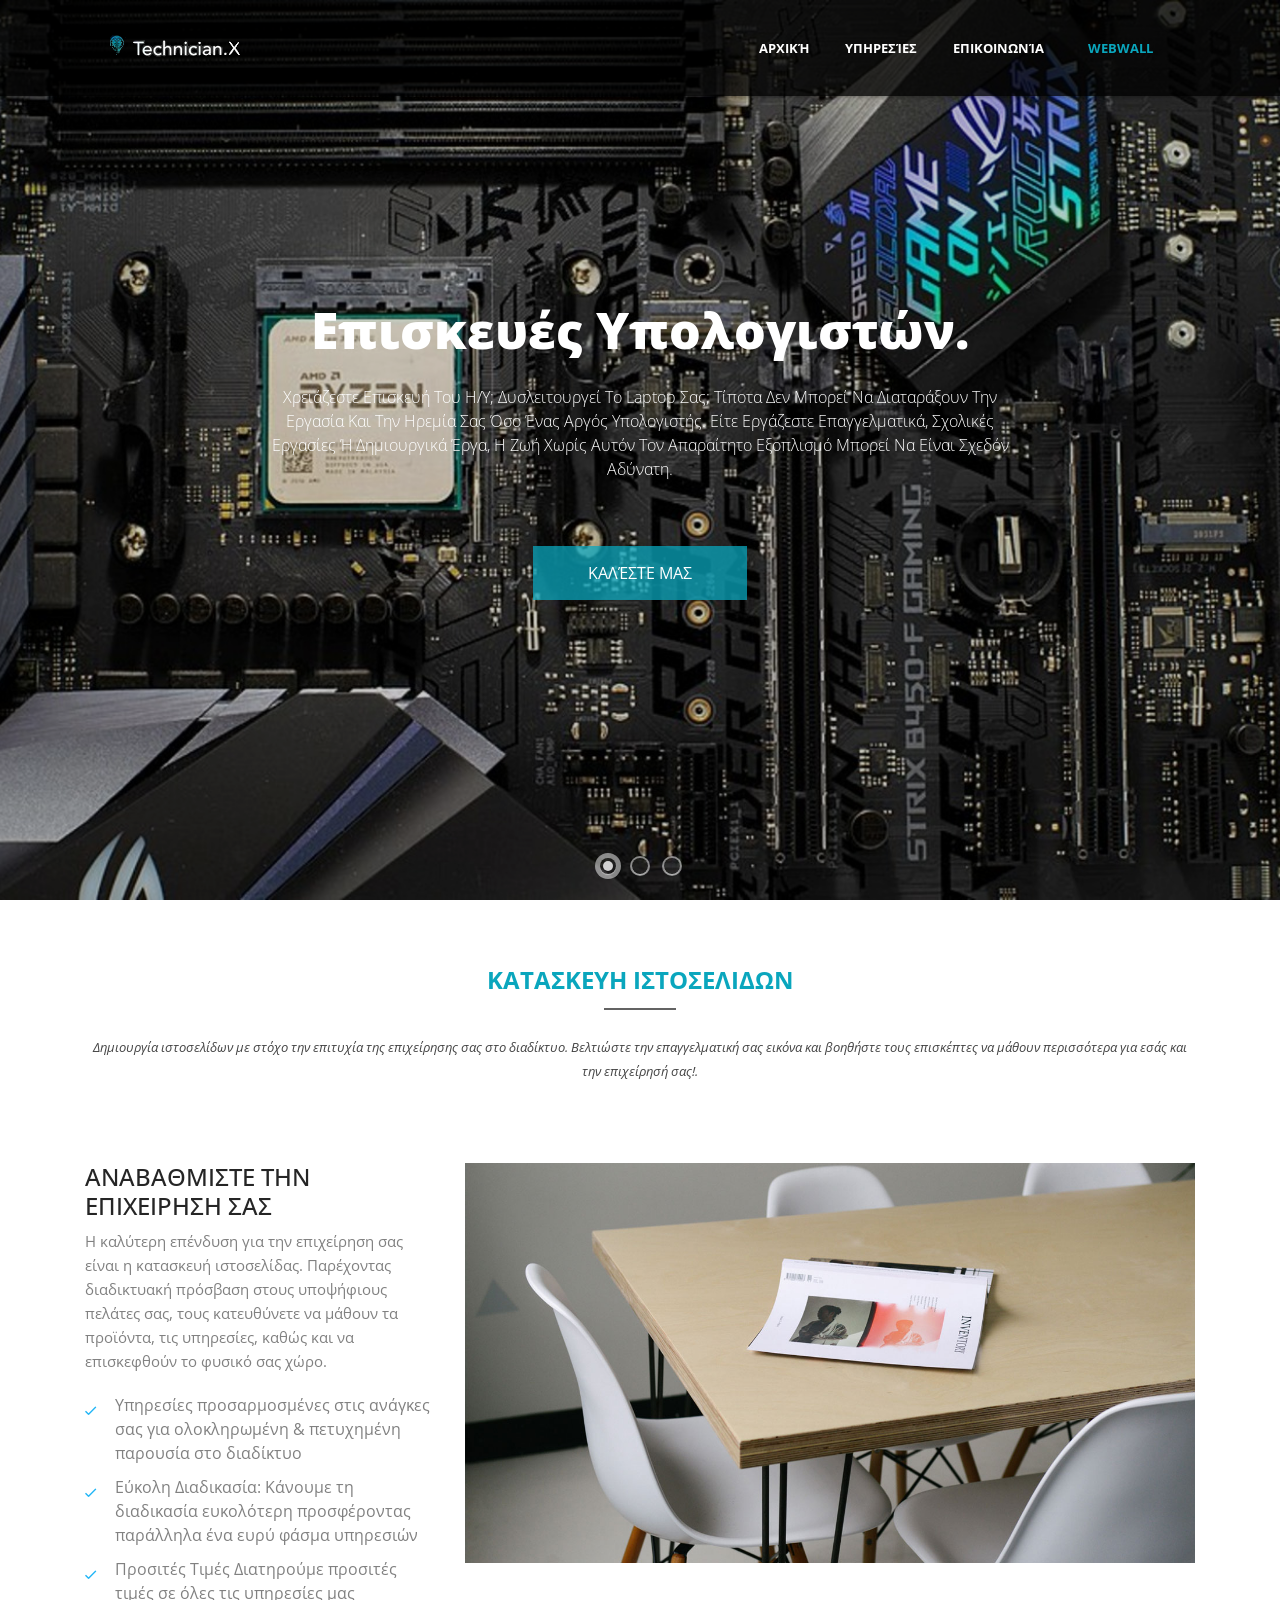
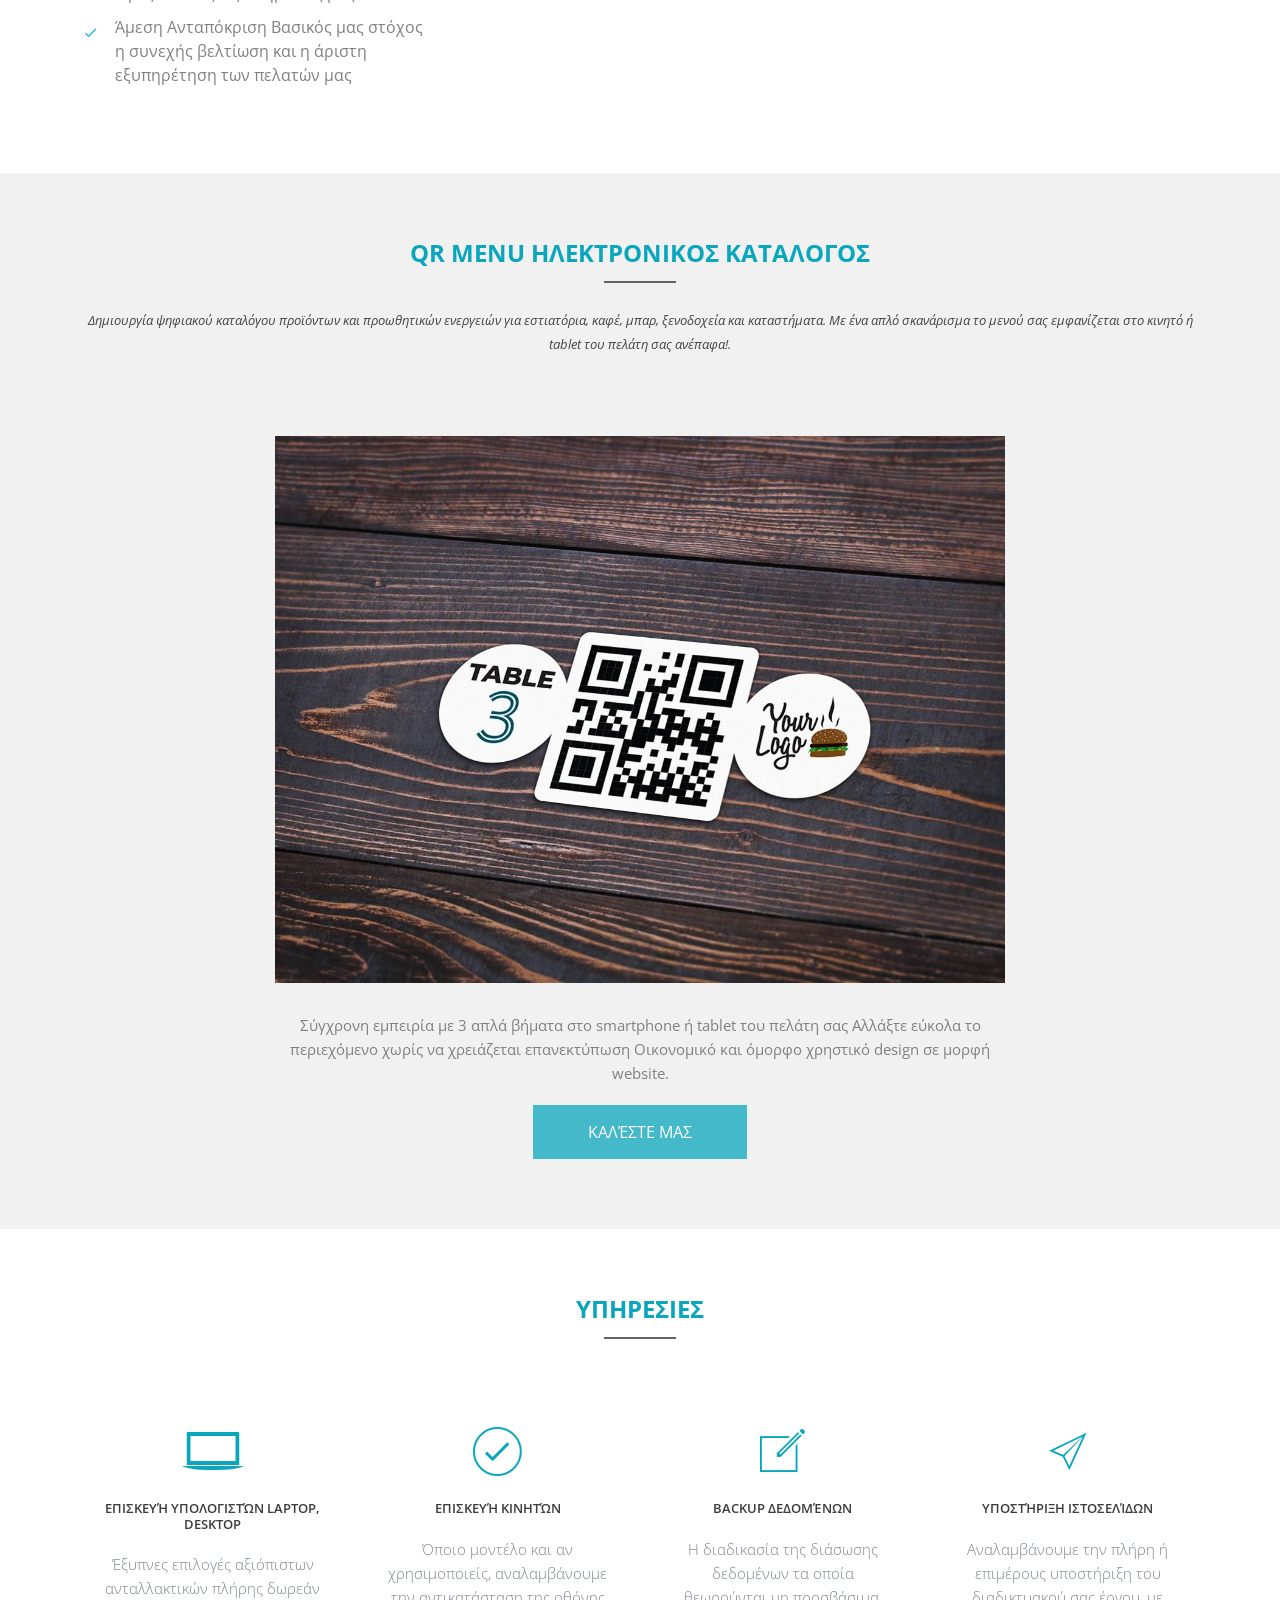
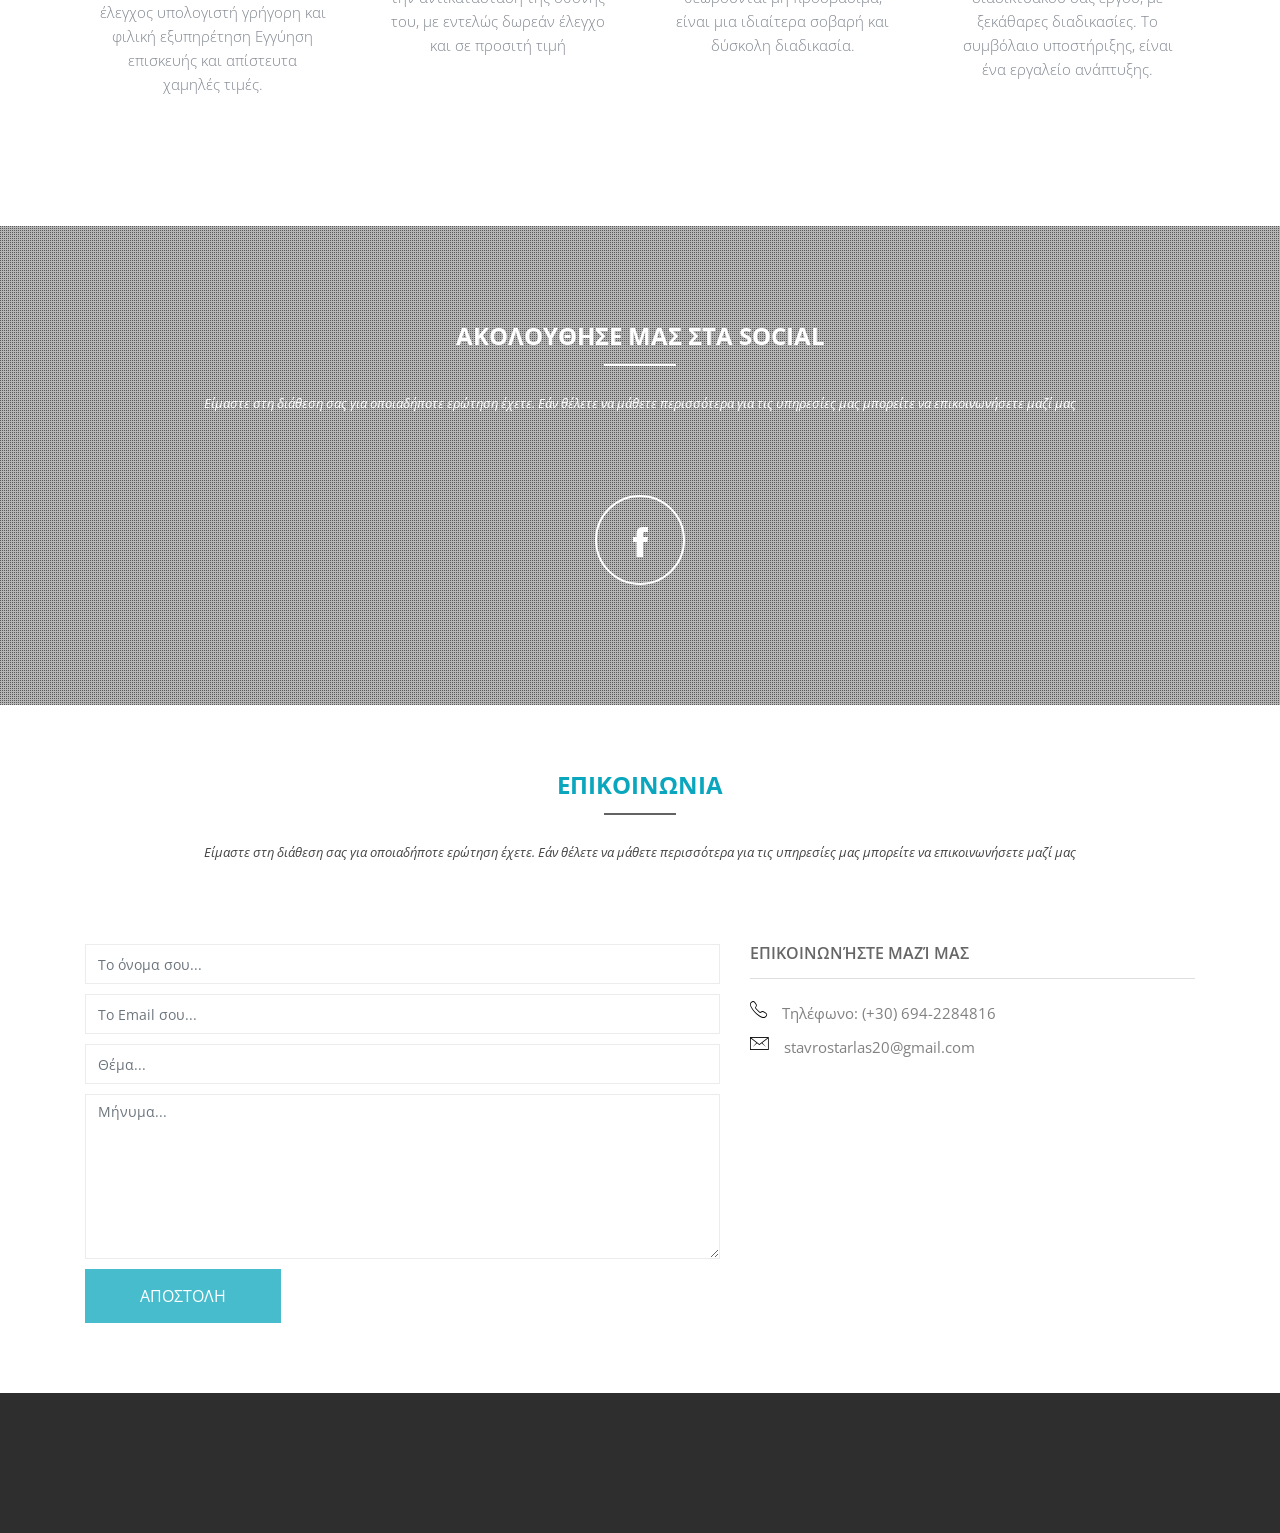
==== commit 8f57089a: "updates" ====
--- a/index.html
+++ b/index.html
@@ -11,8 +11,8 @@
 	<title>Technician.X</title>
 	<!-- Meta Description -->
 	<meta name="description" content="Blue One Page Creative HTML5 Template">
-	<meta name="keywords" content="one page, single page, onepage, responsive, parallax, creative, business, html5, css3, css3 animation">
-	<meta name="author" content="Themefisher">
+	<meta name="keywords" content=" responsive, parallax, creative, business, html5, css3, css3 animation">
+	<meta name="author" content="Tarlas Stavros">
 	<!-- Mobile Specific Meta -->
 	<meta name="viewport" content="width=device-width, initial-scale=1">
 
@@ -70,21 +70,22 @@
           <li class="nav-item">
             <a class="nav-link" href="#service">Υπηρεσίες</a>
           </li>
-         <li class="nav-item">
-            <a class="nav-link" href="portofolio website\work.html">Web Development</a>
-          </li> 
+      
           <li class="nav-item">
             <a class="nav-link" href="#contact">Επικοινωνία</a>
           </li>
-          </li>
+          
         </ul>
       </div>
+	     <div class="nav-item">
+            <a class="nav-link" href="work.html" target="_parent" >WebWall</a>
+          </div>
     </nav>
   </div>
 </header>
 <!--
-              End Fixed Navigation
-              ==================================== -->
+       End Fixed Navigation
+      ==================================== -->
 
 <main class="site-content" role="main">
 
--- a/css/style.css
+++ b/css/style.css
@@ -1,24 +1,6 @@
-/**
- * WEBSITE: https://themefisher.com
- * TWITTER: https://twitter.com/themefisher
- * FACEBOOK: https://www.facebook.com/themefisher
- * GITHUB: https://github.com/themefisher/
- */
-
-/**
-*
-* ---------------------------------------------------------------------------
-*
-* Template : Blue - A One-Page HTML Portfolio/Business Template
-* Author : Muhammad Morshd
-* Author URI : http://morshed.im
-*f
-* --------------------------------------------------------------------------- 
-*
-*/
-/* =================================== */
-/*	Basic Style 
-/* =================================== */
+
+
+/*	Basic Style */
 body {
   background-color: #fff;
   font-family: "Open Sans", sans-serif;
@@ -34,7 +16,7 @@
 }
 
 iframe {
-  border: 0;
+  border: 1px;
 }
 
 a {
